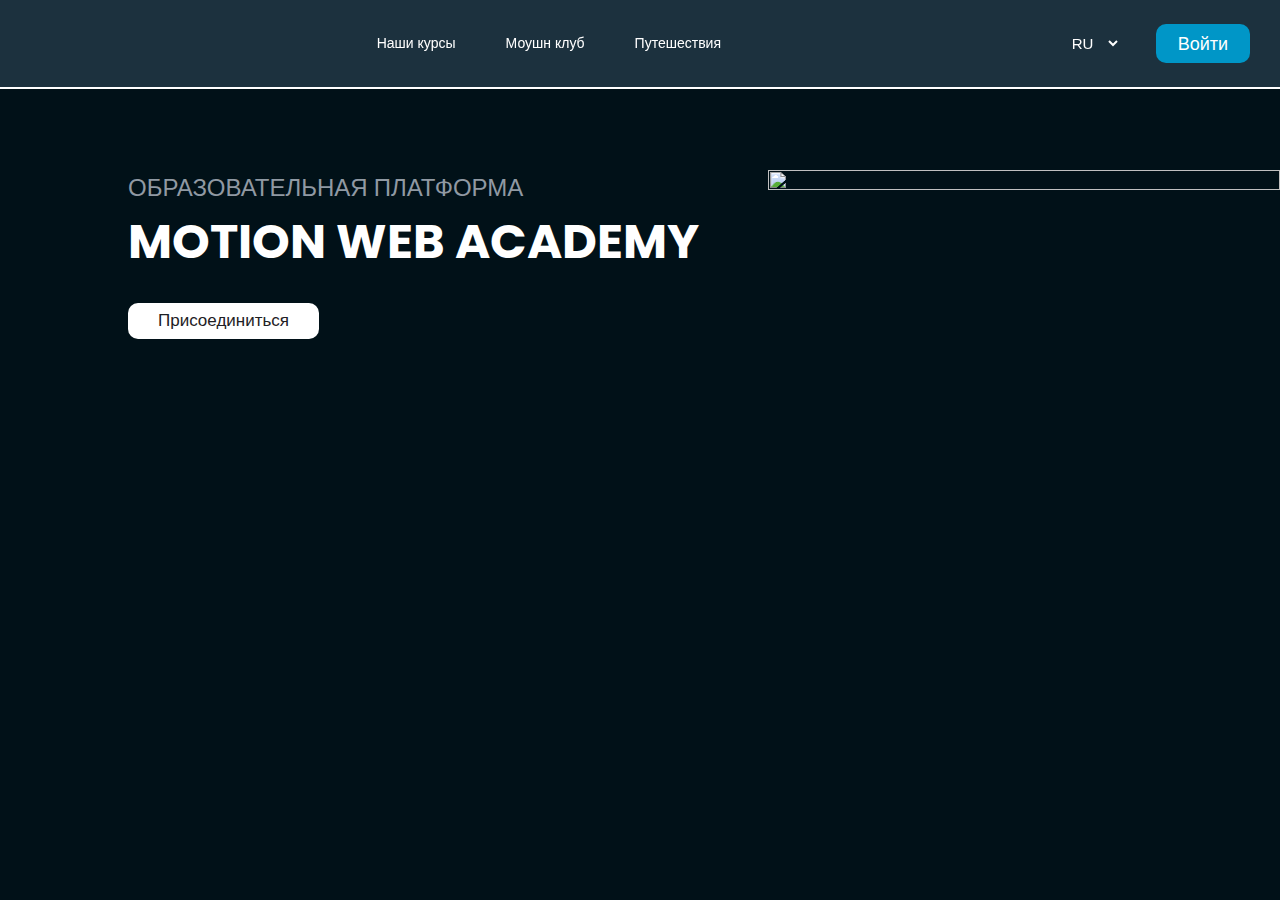
==== public/index.html @ a321939e "Merge pull request #2 from AtabekKG/hero" ====
<!doctype html>
<html lang="en">
<head>
    <meta charset="UTF-8">
    <meta name="viewport" content="width=device-width, user-scalable=no, initial-scale=1.0, maximum-scale=1.0, minimum-scale=1.0">
    <meta http-equiv="X-UA-Compatible" content="ie=edge">
    <title>Document</title>
    <link rel="stylesheet" href="https://cdnjs.cloudflare.com/ajax/libs/font-awesome/6.2.1/css/all.min.css" integrity="sha512-MV7K8+y+gLIBoVD59lQIYicR65iaqukzvf/nwasF0nqhPay5w/9lJmVM2hMDcnK1OnMGCdVK+iQrJ7lzPJQd1w==" crossorigin="anonymous" referrerpolicy="no-referrer" />
    <link href="https://fonts.googleapis.com/css2?family=Poppins:wght@100;200;300;400;500;600;700;800;900&display=swap" rel="stylesheet">
    <link rel="stylesheet" href="https://cdn.jsdelivr.net/npm/swiper@8/swiper-bundle.min.css"/>
    <link rel="stylesheet" href="css/main.css">
</head>
<body>

<header id="header">
    <div class="container">
        <div class="header">
            <div class="header--logo">
                <a href="#">
                    <img src="img/logo.svg" alt="">
                </a>
            </div>
            <nav class="header--nav">
                <a href="our-courses.html" target="_blank" class="header--nav__item">Наши курсы</a>
                <a href="#" class="header--nav__item">Моушн клуб</a>
                <a href="#" class="header--nav__item">Путешествия</a>
            </nav>
            <div class="header--group">
                <select>
                    <option>RU</option>
                    <option>ENG</option>
                    <option>KG</option>
                    <option>TR</option>
                    <option>UZB</option>
                </select>
                <a href="sign-in.html" class="header--group__btn">Войти</a>
            </div>
        </div>
    </div>
</header>
<section id="hero">
    <div class="hero">
        <div class="hero--desc">
            <p>ОБРАЗОВАТЕЛЬНАЯ ПЛАТФОРМА</p>
            <h1>MOTION WEB ACADEMY</h1>
            <button class="hero--desc__btn">Присоединиться</button>
        </div>
        <div class="hero--bg">
            <img src="img/herologo.png" alt="">
        </div>
    </div>
</section>

<script type="module" src="https://unpkg.com/ionicons@5.5.2/dist/ionicons/ionicons.esm.js"></script>
<script nomodule src="https://unpkg.com/ionicons@5.5.2/dist/ionicons/ionicons.js"></script>
<script src="https://cdn.jsdelivr.net/npm/swiper@8/swiper-bundle.min.js"></script>
<script src="js/script.js"></script>
</body>
</html>
---- public/css/main.css ----
.swiper {
  width: 100%;
}

.swiper-slide {
  height: 230px;
}

#header .header {
  display: flex;
  align-items: center;
  justify-content: space-between;
  position: fixed;
  top: 0;
  left: 0;
  z-index: 99;
  width: 100%;
  padding: 24px 30px;
  background-color: rgba(140, 179, 217, 0.2);
  border-bottom: 2px solid #FFFFFF;
  backdrop-filter: blur(50px);
}
#header .header--nav {
  display: flex;
  gap: 50px;
}
#header .header--nav__item {
  font-weight: 500;
  font-size: 14px;
  color: #FFFFFF;
  transition: all 0.4s ease-in;
}
#header .header--nav__item:hover {
  color: #c6d8eb;
  transform: translateY(2px);
}
#header .header--group {
  display: flex;
  gap: 35px;
}
#header .header--group select {
  border: none;
  outline: none;
  background-color: transparent;
  font-weight: 400;
  font-size: 15px;
  color: #FFFFFF;
}
#header .header--group select option {
  background-color: #000;
}
#header .header--group a {
  display: block;
  font-weight: 500;
  font-size: 18px;
  color: #FFFFFF;
  padding: 6px 22px;
  background: #0096C7;
  border-radius: 10px;
  transition: all 0.4s ease-in;
}
#header .header--group a:hover {
  transform: translateY(2px);
}

#hero {
  padding: 170px 0 20px 0;
  position: relative;
}
#hero .hero {
  display: flex;
  justify-content: end;
  align-items: start;
}
#hero .hero--desc {
  width: 50%;
}
#hero .hero--desc p {
  font-weight: 400;
  font-size: 24px;
  line-height: 36px;
  color: #9099A3;
}
#hero .hero--desc h1 {
  font-weight: 700;
  font-size: 48px;
  color: #FFFFFF;
}
#hero .hero--desc__btn {
  font-weight: 500;
  font-size: 17px;
  text-transform: capitalize;
  color: #1E2024;
  padding: 8px 30px;
  background: #FFFFFF;
  border-radius: 10px;
  margin-top: 25px;
  transition: all 0.4s ease-in;
}
#hero .hero--desc__btn:hover {
  transform: scale(0.97);
}
#hero .hero--bg {
  width: 40%;
}
#hero .hero--bg img {
  width: 100%;
  height: 100%;
}

* {
  margin: 0;
  padding: 0;
  box-sizing: border-box;
}

a {
  text-decoration: none;
}

body {
  font-family: "Poppins", sans-serif;
  background-color: rgb(1, 17, 24);
}

.container {
  width: 90%;
  margin: 0 auto;
}

button {
  border: none;
  outline: none;
}

input {
  border: none;
  outline: none;
}

ul {
  list-style: none;
}

/*# sourceMappingURL=main.css.map */
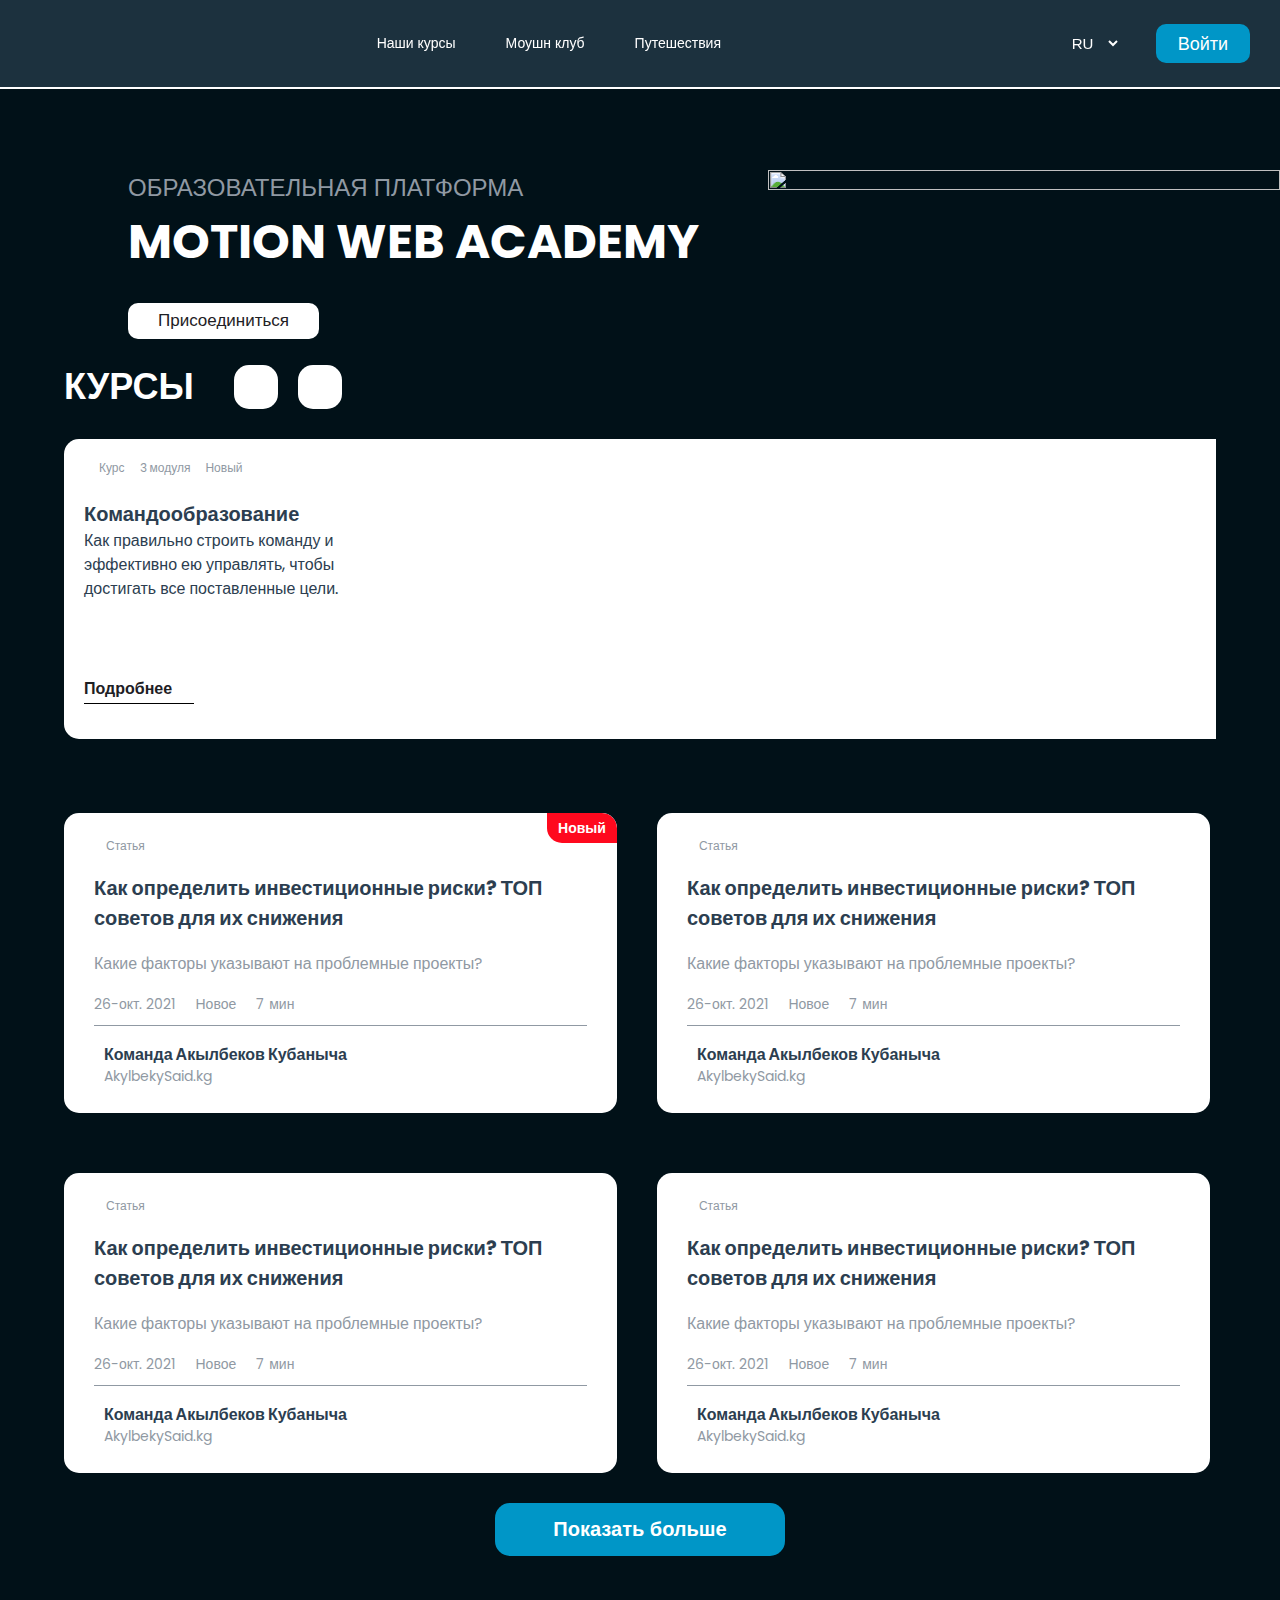
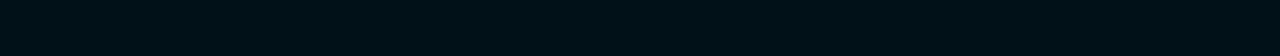
==== commit 31356a3c: "Merge pull request #3 from AtabekKG/courses" ====
--- a/public/index.html
+++ b/public/index.html
@@ -50,6 +50,459 @@
         </div>
     </div>
 </section>
+<section id="courses">
+    <div class="container">
+        <div class="courses">
+            <div class="courses--group">
+                <h1 class="courses--group__title">КУРСЫ</h1>
+                <div class="courses--group__group">
+                    <div class="courses--group__group--blog">
+                        <i class="fa-solid fa-chevron-left"></i>
+                    </div>
+                    <div class="courses--group__group--blog">
+                        <i class="fa-solid fa-chevron-right"></i>
+                    </div>
+                </div>
+            </div>
+            <div class="courses--blogs">
+                <div class="swiper mySwiper">
+                    <div class="swiper-wrapper">
+                        <div class="swiper-slide">
+                            <div class="courses--blogs__blog">
+                                <div class="courses--blogs__blog--nav">
+                                    <img src="img/icon1.svg" alt="">
+                                    <a href="">Курс</a>
+                                    <a href="">3 модуля</a>
+                                    <a href="">Новый</a>
+                                </div>
+                                <div class="courses--blogs__blog--desc">
+                                    <h2>Командообразование</h2>
+                                    <p>Как правильно строить команду и
+                                        эффективно ею управлять, чтобы
+                                        достигать все поставленные цели.
+                                    </p>
+                                </div>
+                                <div class="courses--blogs__blog--group">
+                                    <a href="#">Подробнее</a>
+                                    <i class="fa-solid fa-arrow-right"></i>
+                                </div>
+                                <div class="courses--blogs__blog--img">
+                                    <img src="img/person.png" alt="">
+                                </div>
+                            </div>
+                        </div>
+                        <div class="swiper-slide">
+                            <div class="courses--blogs__blog">
+                                <div class="courses--blogs__blog--nav">
+                                    <img src="img/icon2.svg" alt="">
+                                    <a href="">Вебинар</a>
+                                    <a href="">1 урок</a>
+                                </div>
+                                <div class="courses--blogs__blog--desc">
+                                    <h2>Вебинар | 19 октября</h2>
+                                    <p>Старт - 19 октября в 16:00 (Киев) / 16:00 (Москва) / 19:00 (Астана)</p>
+                                </div>
+                                <div class="courses--blogs__blog--group">
+                                    <a href="#">Подробнее</a>
+                                    <i class="fa-solid fa-arrow-right"></i>
+                                </div>
+                                <div class="courses--blogs__blog--img">
+                                    <img src="img/person.png" alt="">
+                                </div>
+                            </div>
+                        </div>
+                        <div class="swiper-slide">
+                            <div class="courses--blogs__blog">
+                                <div class="courses--blogs__blog--nav">
+                                    <img src="img/icon1.svg" alt="">
+                                    <a href="">Курс</a>
+                                    <a href="">3 модуля</a>
+                                    <a href="">Новый</a>
+                                </div>
+                                <div class="courses--blogs__blog--desc">
+                                    <h2>Командообразование</h2>
+                                    <p>Как правильно строить команду и
+                                        эффективно ею управлять, чтобы
+                                        достигать все поставленные цели.
+                                    </p>
+                                </div>
+                                <div class="courses--blogs__blog--group">
+                                    <a href="#">Подробнее</a>
+                                    <i class="fa-solid fa-arrow-right"></i>
+                                </div>
+                                <div class="courses--blogs__blog--img">
+                                    <img src="img/person.png" alt="">
+                                </div>
+                            </div>
+                        </div>
+                        <div class="swiper-slide">
+                            <div class="courses--blogs__blog">
+                                <div class="courses--blogs__blog--nav">
+                                    <img src="img/icon1.svg" alt="">
+                                    <a href="">Курс</a>
+                                    <a href="">3 модуля</a>
+                                    <a href="">Новый</a>
+                                </div>
+                                <div class="courses--blogs__blog--desc">
+                                    <h2>Командообразование</h2>
+                                    <p>Как правильно строить команду и
+                                        эффективно ею управлять, чтобы
+                                        достигать все поставленные цели.
+                                    </p>
+                                </div>
+                                <div class="courses--blogs__blog--group">
+                                    <a href="#">Подробнее</a>
+                                    <i class="fa-solid fa-arrow-right"></i>
+                                </div>
+                                <div class="courses--blogs__blog--img">
+                                    <img src="img/person.png" alt="">
+                                </div>
+                            </div>
+                        </div>
+                        <div class="swiper-slide">
+                            <div class="courses--blogs__blog">
+                                <div class="courses--blogs__blog--nav">
+                                    <img src="img/icon2.svg" alt="">
+                                    <a href="">Вебинар</a>
+                                    <a href="">1 урок</a>
+                                </div>
+                                <div class="courses--blogs__blog--desc">
+                                    <h2>Вебинар | 19 октября</h2>
+                                    <p>Старт - 19 октября в 16:00 (Киев) / 16:00 (Москва) / 19:00 (Астана)</p>
+                                </div>
+                                <div class="courses--blogs__blog--group">
+                                    <a href="#">Подробнее</a>
+                                    <i class="fa-solid fa-arrow-right"></i>
+                                </div>
+                                <div class="courses--blogs__blog--img">
+                                    <img src="img/person.png" alt="">
+                                </div>
+                            </div>
+                        </div>
+                        <div class="swiper-slide">
+                            <div class="courses--blogs__blog">
+                                <div class="courses--blogs__blog--nav">
+                                    <img src="img/icon1.svg" alt="">
+                                    <a href="">Курс</a>
+                                    <a href="">3 модуля</a>
+                                    <a href="">Новый</a>
+                                </div>
+                                <div class="courses--blogs__blog--desc">
+                                    <h2>Командообразование</h2>
+                                    <p>Как правильно строить команду и
+                                        эффективно ею управлять, чтобы
+                                        достигать все поставленные цели.
+                                    </p>
+                                </div>
+                                <div class="courses--blogs__blog--group">
+                                    <a href="#">Подробнее</a>
+                                    <i class="fa-solid fa-arrow-right"></i>
+                                </div>
+                                <div class="courses--blogs__blog--img">
+                                    <img src="img/person.png" alt="">
+                                </div>
+                            </div>
+                        </div>
+                        <div class="swiper-slide">
+                            <div class="courses--blogs__blog">
+                                <div class="courses--blogs__blog--nav">
+                                    <img src="img/icon1.svg" alt="">
+                                    <a href="">Курс</a>
+                                    <a href="">3 модуля</a>
+                                    <a href="">Новый</a>
+                                </div>
+                                <div class="courses--blogs__blog--desc">
+                                    <h2>Командообразование</h2>
+                                    <p>Как правильно строить команду и
+                                        эффективно ею управлять, чтобы
+                                        достигать все поставленные цели.
+                                    </p>
+                                </div>
+                                <div class="courses--blogs__blog--group">
+                                    <a href="#">Подробнее</a>
+                                    <i class="fa-solid fa-arrow-right"></i>
+                                </div>
+                                <div class="courses--blogs__blog--img">
+                                    <img src="img/person.png" alt="">
+                                </div>
+                            </div>
+                        </div>
+                        <div class="swiper-slide">
+                            <div class="courses--blogs__blog">
+                                <div class="courses--blogs__blog--nav">
+                                    <img src="img/icon2.svg" alt="">
+                                    <a href="">Вебинар</a>
+                                    <a href="">1 урок</a>
+                                </div>
+                                <div class="courses--blogs__blog--desc">
+                                    <h2>Вебинар | 19 октября</h2>
+                                    <p>Старт - 19 октября в 16:00 (Киев) / 16:00 (Москва) / 19:00 (Астана)</p>
+                                </div>
+                                <div class="courses--blogs__blog--group">
+                                    <a href="#">Подробнее</a>
+                                    <i class="fa-solid fa-arrow-right"></i>
+                                </div>
+                                <div class="courses--blogs__blog--img">
+                                    <img src="img/person.png" alt="">
+                                </div>
+                            </div>
+                        </div>
+                        <div class="swiper-slide">
+                            <div class="courses--blogs__blog">
+                                <div class="courses--blogs__blog--nav">
+                                    <img src="img/icon1.svg" alt="">
+                                    <a href="">Курс</a>
+                                    <a href="">3 модуля</a>
+                                    <a href="">Новый</a>
+                                </div>
+                                <div class="courses--blogs__blog--desc">
+                                    <h2>Командообразование</h2>
+                                    <p>Как правильно строить команду и
+                                        эффективно ею управлять, чтобы
+                                        достигать все поставленные цели.
+                                    </p>
+                                </div>
+                                <div class="courses--blogs__blog--group">
+                                    <a href="#">Подробнее</a>
+                                    <i class="fa-solid fa-arrow-right"></i>
+                                </div>
+                                <div class="courses--blogs__blog--img">
+                                    <img src="img/person.png" alt="">
+                                </div>
+                            </div>
+                        </div>
+                        <div class="swiper-slide">
+                            <div class="courses--blogs__blog">
+                                <div class="courses--blogs__blog--nav">
+                                    <img src="img/icon1.svg" alt="">
+                                    <a href="">Курс</a>
+                                    <a href="">3 модуля</a>
+                                    <a href="">Новый</a>
+                                </div>
+                                <div class="courses--blogs__blog--desc">
+                                    <h2>Командообразование</h2>
+                                    <p>Как правильно строить команду и
+                                        эффективно ею управлять, чтобы
+                                        достигать все поставленные цели.
+                                    </p>
+                                </div>
+                                <div class="courses--blogs__blog--group">
+                                    <a href="#">Подробнее</a>
+                                    <i class="fa-solid fa-arrow-right"></i>
+                                </div>
+                                <div class="courses--blogs__blog--img">
+                                    <img src="img/person.png" alt="">
+                                </div>
+                            </div>
+                        </div>
+                        <div class="swiper-slide">
+                            <div class="courses--blogs__blog">
+                                <div class="courses--blogs__blog--nav">
+                                    <img src="img/icon2.svg" alt="">
+                                    <a href="">Вебинар</a>
+                                    <a href="">1 урок</a>
+                                </div>
+                                <div class="courses--blogs__blog--desc">
+                                    <h2>Вебинар | 19 октября</h2>
+                                    <p>Старт - 19 октября в 16:00 (Киев) / 16:00 (Москва) / 19:00 (Астана)</p>
+                                </div>
+                                <div class="courses--blogs__blog--group">
+                                    <a href="#">Подробнее</a>
+                                    <i class="fa-solid fa-arrow-right"></i>
+                                </div>
+                                <div class="courses--blogs__blog--img">
+                                    <img src="img/person.png" alt="">
+                                </div>
+                            </div>
+                        </div>
+                        <div class="swiper-slide">
+                            <div class="courses--blogs__blog">
+                                <div class="courses--blogs__blog--nav">
+                                    <img src="img/icon1.svg" alt="">
+                                    <a href="">Курс</a>
+                                    <a href="">3 модуля</a>
+                                    <a href="">Новый</a>
+                                </div>
+                                <div class="courses--blogs__blog--desc">
+                                    <h2>Командообразование</h2>
+                                    <p>Как правильно строить команду и
+                                        эффективно ею управлять, чтобы
+                                        достигать все поставленные цели.
+                                    </p>
+                                </div>
+                                <div class="courses--blogs__blog--group">
+                                    <a href="#">Подробнее</a>
+                                    <i class="fa-solid fa-arrow-right"></i>
+                                </div>
+                                <div class="courses--blogs__blog--img">
+                                    <img src="img/person.png" alt="">
+                                </div>
+                            </div>
+                        </div>
+                        <div class="swiper-slide">
+                            <div class="courses--blogs__blog">
+                                <div class="courses--blogs__blog--nav">
+                                    <img src="img/icon1.svg" alt="">
+                                    <a href="">Курс</a>
+                                    <a href="">3 модуля</a>
+                                    <a href="">Новый</a>
+                                </div>
+                                <div class="courses--blogs__blog--desc">
+                                    <h2>Командообразование</h2>
+                                    <p>Как правильно строить команду и
+                                        эффективно ею управлять, чтобы
+                                        достигать все поставленные цели.
+                                    </p>
+                                </div>
+                                <div class="courses--blogs__blog--group">
+                                    <a href="#">Подробнее</a>
+                                    <i class="fa-solid fa-arrow-right"></i>
+                                </div>
+                                <div class="courses--blogs__blog--img">
+                                    <img src="img/person.png" alt="">
+                                </div>
+                            </div>
+                        </div>
+                        <div class="swiper-slide">
+                            <div class="courses--blogs__blog">
+                                <div class="courses--blogs__blog--nav">
+                                    <img src="img/icon2.svg" alt="">
+                                    <a href="">Вебинар</a>
+                                    <a href="">1 урок</a>
+                                </div>
+                                <div class="courses--blogs__blog--desc">
+                                    <h2>Вебинар | 19 октября</h2>
+                                    <p>Старт - 19 октября в 16:00 (Киев) / 16:00 (Москва) / 19:00 (Астана)</p>
+                                </div>
+                                <div class="courses--blogs__blog--group">
+                                    <a href="#">Подробнее</a>
+                                    <i class="fa-solid fa-arrow-right"></i>
+                                </div>
+                                <div class="courses--blogs__blog--img">
+                                    <img src="img/person.png" alt="">
+                                </div>
+                            </div>
+                        </div>
+                        <div class="swiper-slide">
+                            <div class="courses--blogs__blog">
+                                <div class="courses--blogs__blog--nav">
+                                    <img src="img/icon1.svg" alt="">
+                                    <a href="">Курс</a>
+                                    <a href="">3 модуля</a>
+                                    <a href="">Новый</a>
+                                </div>
+                                <div class="courses--blogs__blog--desc">
+                                    <h2>Командообразование</h2>
+                                    <p>Как правильно строить команду и
+                                        эффективно ею управлять, чтобы
+                                        достигать все поставленные цели.
+                                    </p>
+                                </div>
+                                <div class="courses--blogs__blog--group">
+                                    <a href="#">Подробнее</a>
+                                    <i class="fa-solid fa-arrow-right"></i>
+                                </div>
+                                <div class="courses--blogs__blog--img">
+                                    <img src="img/person.png" alt="">
+                                </div>
+                            </div>
+                        </div>
+                    </div>
+                </div>
+            </div>
+            <div class="courses--groups">
+                <div class="courses--groups__blog">
+                    <div class="courses--groups__blog--group">
+                        <img src="img/icon3.svg" alt="">
+                        Статья
+                    </div>
+                    <h2>Как определить инвестиционные риски? ТОП советов для их снижения</h2>
+                    <p>Какие факторы указывают на проблемные проекты?</p>
+                    <div class="courses--groups__blog--date">
+                        <span>26-окт.  2021</span>
+                        <span>Новое</span>
+                        <span>7 мин</span>
+                    </div>
+                    <div class="courses--groups__blog--team">
+                        <div class="courses--groups__blog--team__img">
+                            <img src="img/logodiv.svg" alt="">
+                        </div>
+                        <p><span>Команда Акылбеков Кубаныча</span><br>
+                            AkylbekySaid.kg
+                        </p>
+                    </div>
+                    <div class="courses--groups__blog--blogNew">
+                        <span>Новый</span>
+                    </div>
+                </div>
+                <div class="courses--groups__blog">
+                    <div class="courses--groups__blog--group">
+                        <img src="img/icon3.svg" alt="">
+                        Статья
+                    </div>
+                    <h2>Как определить инвестиционные риски? ТОП советов для их снижения</h2>
+                    <p>Какие факторы указывают на проблемные проекты?</p>
+                    <div class="courses--groups__blog--date">
+                        <span>26-окт.  2021</span>
+                        <span>Новое</span>
+                        <span>7 мин</span>
+                    </div>
+                    <div class="courses--groups__blog--team">
+                        <div class="courses--groups__blog--team__img">
+                            <img src="img/logodiv.svg" alt="">
+                        </div>
+                        <p><span>Команда Акылбеков Кубаныча</span><br>
+                            AkylbekySaid.kg
+                        </p>
+                    </div>
+                </div>
+                <div class="courses--groups__blog">
+                    <div class="courses--groups__blog--group">
+                        <img src="img/icon3.svg" alt="">
+                        Статья
+                    </div>
+                    <h2>Как определить инвестиционные риски? ТОП советов для их снижения</h2>
+                    <p>Какие факторы указывают на проблемные проекты?</p>
+                    <div class="courses--groups__blog--date">
+                        <span>26-окт.  2021</span>
+                        <span>Новое</span>
+                        <span>7 мин</span>
+                    </div>
+                    <div class="courses--groups__blog--team">
+                        <div class="courses--groups__blog--team__img">
+                            <img src="img/logodiv.svg" alt="">
+                        </div>
+                        <p><span>Команда Акылбеков Кубаныча</span><br>
+                            AkylbekySaid.kg
+                        </p>
+                    </div>
+                </div>
+                <div class="courses--groups__blog">
+                    <div class="courses--groups__blog--group">
+                        <img src="img/icon3.svg" alt="">
+                        Статья
+                    </div>
+                    <h2>Как определить инвестиционные риски? ТОП советов для их снижения</h2>
+                    <p>Какие факторы указывают на проблемные проекты?</p>
+                    <div class="courses--groups__blog--date">
+                        <span>26-окт.  2021</span>
+                        <span>Новое</span>
+                        <span>7 мин</span>
+                    </div>
+                    <div class="courses--groups__blog--team">
+                        <div class="courses--groups__blog--team__img">
+                            <img src="img/logodiv.svg" alt="">
+                        </div>
+                        <p><span>Команда Акылбеков Кубаныча</span><br>
+                            AkylbekySaid.kg
+                        </p>
+                    </div>
+                </div>
+            </div>
+            <button type="button" class="courses--btn">Показать больше</button>
+        </div>
+    </div>
+</section>
 
 <script type="module" src="https://unpkg.com/ionicons@5.5.2/dist/ionicons/ionicons.esm.js"></script>
 <script nomodule src="https://unpkg.com/ionicons@5.5.2/dist/ionicons/ionicons.js"></script>
--- a/public/css/main.css
+++ b/public/css/main.css
@@ -108,6 +108,207 @@
   height: 100%;
 }
 
+#courses {
+  padding-bottom: 100px;
+}
+#courses .courses--group {
+  display: flex;
+  align-items: center;
+  gap: 40px;
+}
+#courses .courses--group__title {
+  font-weight: 700;
+  font-size: 48px;
+  color: #FFFFFF;
+  font-size: 36px;
+}
+#courses .courses--group__group {
+  display: flex;
+  gap: 20px;
+}
+#courses .courses--group__group--blog {
+  display: flex;
+  align-items: center;
+  justify-content: center;
+  width: 44px;
+  height: 44px;
+  background: #FFFFFF;
+  border-radius: 15px;
+}
+#courses .courses--blogs {
+  display: flex;
+  align-items: center;
+  justify-content: space-between;
+  margin-top: 25px;
+}
+#courses .courses--blogs .swiper {
+  width: 100%;
+}
+#courses .courses--blogs .swiper-wrapper {
+  display: flex;
+  gap: 208px;
+}
+#courses .courses--blogs .swiper-wrapper .swiper-slide {
+  height: 300px;
+}
+#courses .courses--blogs__blog {
+  width: 142%;
+  height: 300px;
+  padding: 20px 60px 30px 20px;
+  background: #FFFFFF;
+  border-radius: 15px;
+  position: relative;
+}
+#courses .courses--blogs__blog--nav {
+  display: flex;
+  align-items: center;
+  gap: 15px;
+}
+#courses .courses--blogs__blog--nav a {
+  font-weight: 400;
+  font-size: 12px;
+  color: #9099A3;
+  transition: all 0.4s ease-in;
+}
+#courses .courses--blogs__blog--nav a:hover {
+  transform: translateY(1.2px);
+}
+#courses .courses--blogs__blog--desc {
+  margin: 22px 0 75px 0;
+}
+#courses .courses--blogs__blog--desc h2 {
+  font-weight: 700;
+  font-size: 20px;
+  color: #2C3E50;
+}
+#courses .courses--blogs__blog--desc p {
+  width: 276px;
+  font-weight: 400;
+  font-size: 16px;
+  line-height: 24px;
+  color: #2C3E50;
+}
+#courses .courses--blogs__blog--group {
+  display: flex;
+  align-items: center;
+  justify-content: space-between;
+  width: 110px;
+  padding-bottom: 2px;
+  border-bottom: 1px solid #000000;
+}
+#courses .courses--blogs__blog--group a {
+  font-weight: 600;
+  font-size: 16px;
+  text-transform: capitalize;
+  color: #1E2024;
+}
+#courses .courses--blogs__blog--img {
+  position: absolute;
+  right: 40px;
+  bottom: 0;
+  width: 200px;
+  height: 280px;
+}
+#courses .courses--blogs__blog--img img {
+  width: 100%;
+  height: 100%;
+}
+#courses .courses--groups {
+  display: flex;
+  flex-wrap: wrap;
+  column-gap: 40px;
+  row-gap: 60px;
+  margin-top: 74px;
+}
+#courses .courses--groups__blog {
+  width: 48%;
+  height: 300px;
+  background: #FFFFFF;
+  border-radius: 15px;
+  padding: 24px 30px;
+  display: flex;
+  flex-direction: column;
+  row-gap: 18px;
+  position: relative;
+  overflow: hidden;
+}
+#courses .courses--groups__blog--group {
+  display: flex;
+  align-items: center;
+  gap: 12px;
+  font-weight: 400;
+  font-size: 12px;
+  color: #9099A3;
+}
+#courses .courses--groups__blog h2 {
+  font-weight: 700;
+  font-size: 20px;
+  line-height: 30px;
+  color: #2C3E50;
+}
+#courses .courses--groups__blog p {
+  font-size: 16px;
+  color: #9099A3;
+}
+#courses .courses--groups__blog--date {
+  display: flex;
+  gap: 20px;
+  padding-bottom: 10px;
+  border-bottom: 0.5px solid #9099A3;
+}
+#courses .courses--groups__blog--date span {
+  font-weight: 400;
+  font-size: 14px;
+  color: #9099A3;
+}
+#courses .courses--groups__blog--team {
+  display: flex;
+  align-items: center;
+  gap: 10px;
+}
+#courses .courses--groups__blog--team p {
+  font-weight: 400;
+  font-size: 14px;
+  line-height: 21px;
+  color: #9099A3;
+}
+#courses .courses--groups__blog--team p span {
+  font-weight: 700;
+  font-size: 16px;
+  color: #2C3E50;
+}
+#courses .courses--groups__blog--blogNew {
+  display: flex;
+  align-items: center;
+  justify-content: center;
+  width: 70px;
+  height: 30px;
+  background: #FF091E;
+  border-radius: 0px 15px;
+  position: absolute;
+  top: 0;
+  right: 0;
+}
+#courses .courses--groups__blog--blogNew span {
+  font-weight: 700;
+  font-size: 14px;
+  color: #FFFFFF;
+}
+#courses .courses--btn {
+  font-weight: 700;
+  font-size: 20px;
+  color: #FFFFFF;
+  padding: 15px 58px;
+  background: #0096C7;
+  border-radius: 15px;
+  display: block;
+  margin: 30px auto 0 auto;
+  transition: all 0.4s ease-in;
+}
+#courses .courses--btn:hover {
+  transform: scale(0.97);
+}
+
 * {
   margin: 0;
   padding: 0;
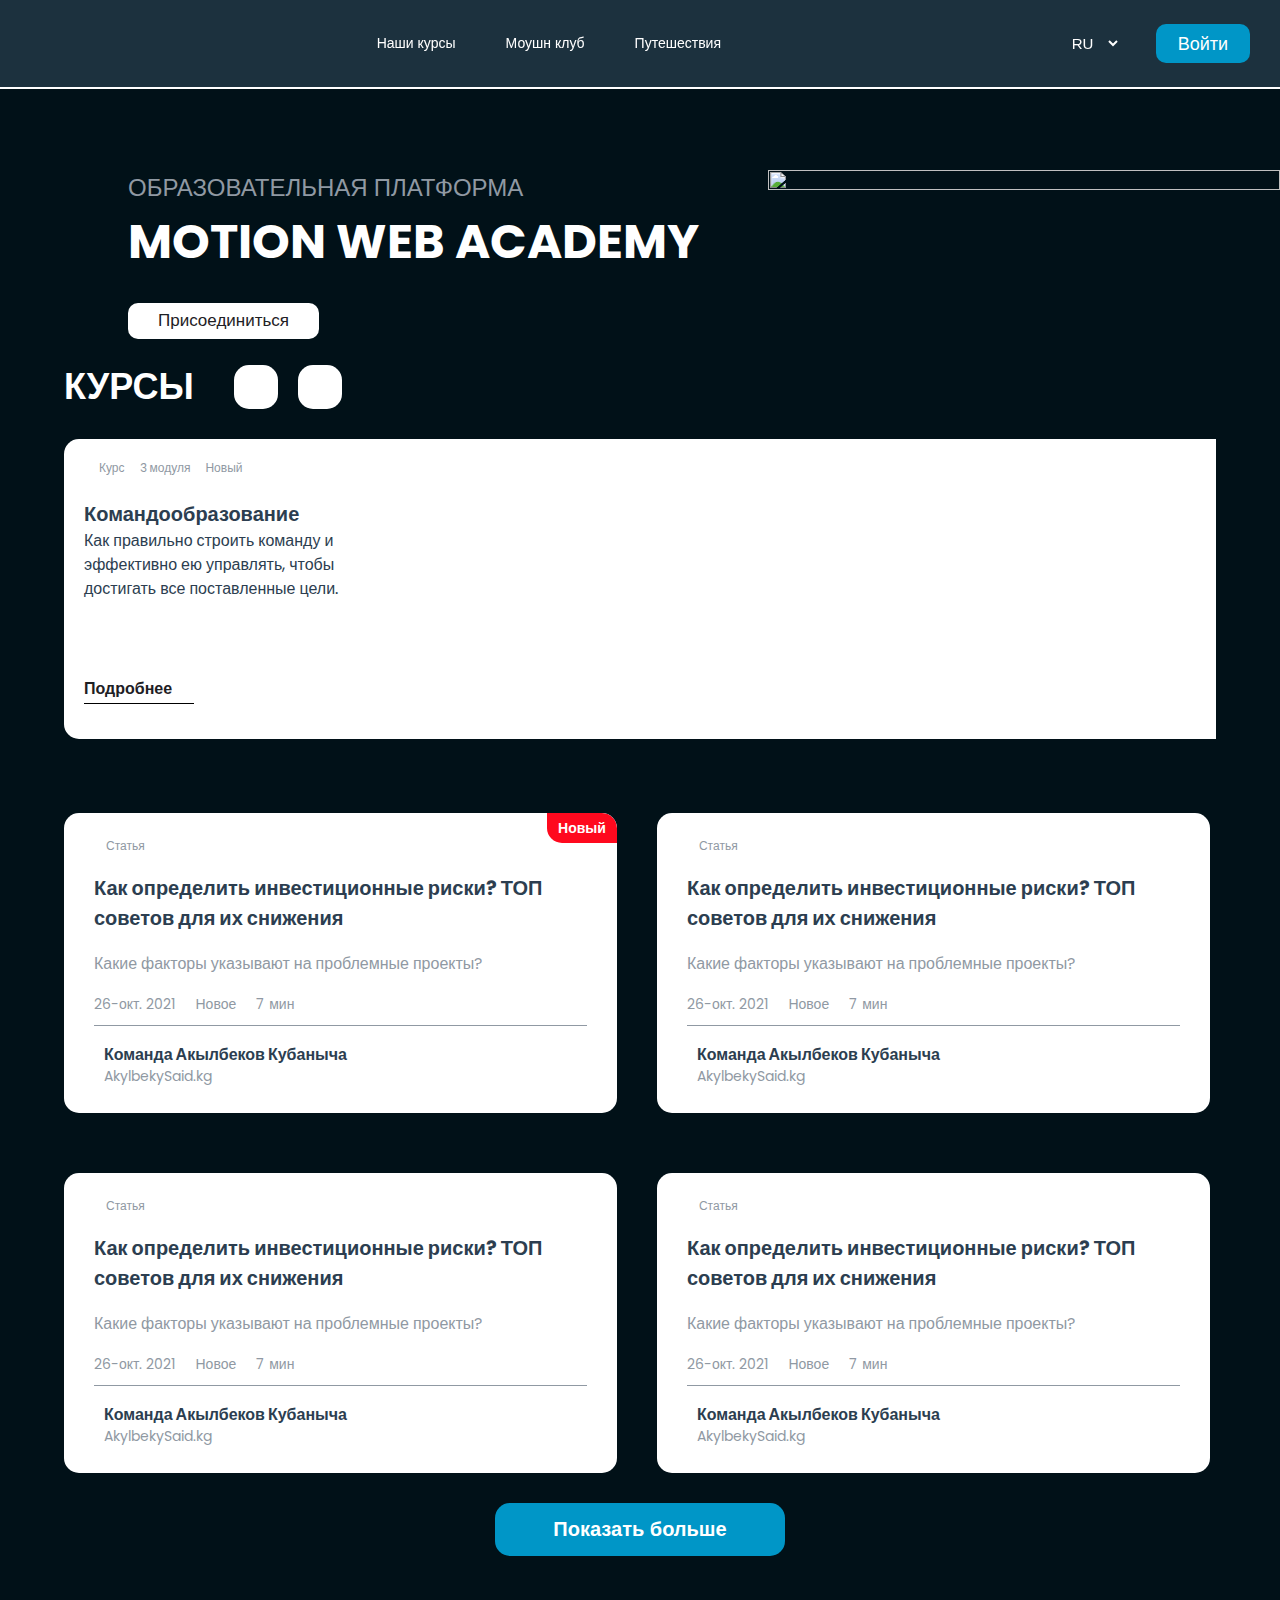
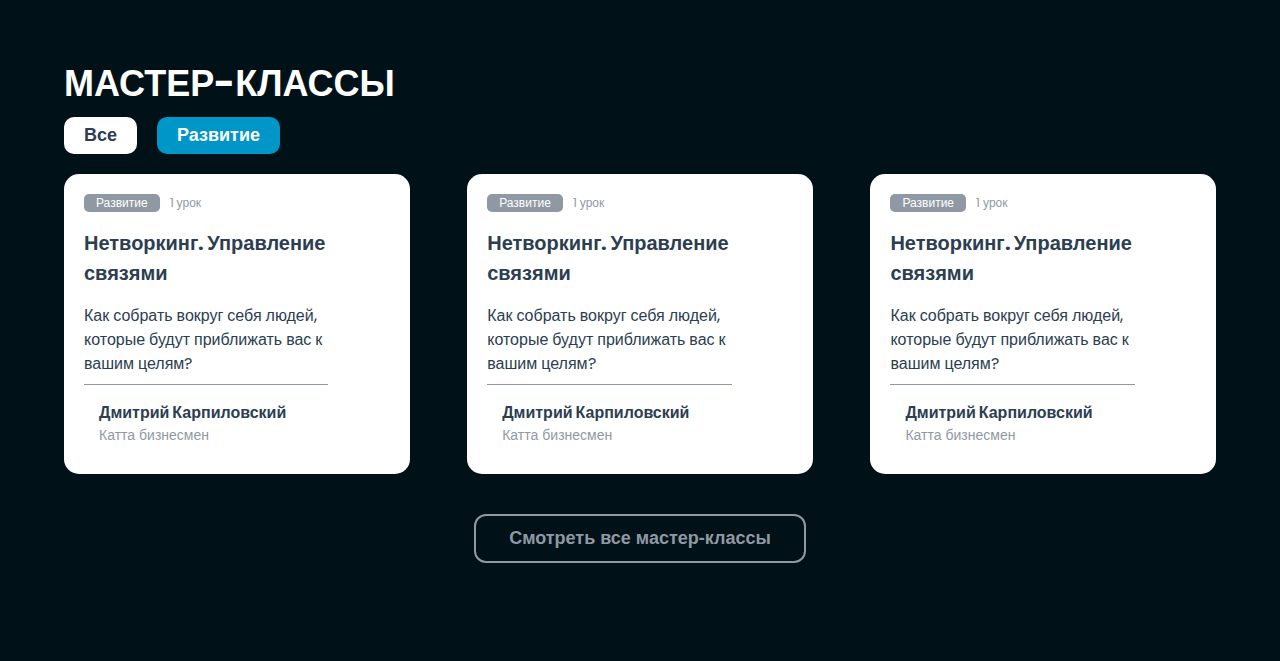
==== commit de89e3d5: "added section masterclass" ====
--- a/public/index.html
+++ b/public/index.html
@@ -503,6 +503,68 @@
         </div>
     </div>
 </section>
+<section id="masterclass">
+    <div class="container">
+        <div class="masterclass">
+            <h1 class="masterclass--title">МАСТЕР-КЛАССЫ</h1>
+            <div class="masterclass--group">
+                <button class="masterclass--group__f--btn">Все</button>
+                <button class="masterclass--group__s--btn">Развитие</button>
+            </div>
+            <div class="masterclass--blogs">
+                <div class="masterclass--blogs__blog">
+                    <div class="masterclass--blogs__blog--top">
+                        <button type="button" class="masterclass--blogs__blog--top__btn">Развитие</button>
+                        1 урок
+                    </div>
+                    <h3 class="masterclass--blogs__blog--title">Нетворкинг. Управление связями</h3>
+                    <p class="masterclass--blogs__blog--lead">Как собрать вокруг себя людей, которые будут приближать вас к вашим целям?</p>
+                    <div class="masterclass--blogs__blog--group">
+                        <div class="masterclass--blogs__blog--group__img">
+                            <img src="img/circle1.svg" alt="">
+                        </div>
+                        <p><span>Дмитрий Карпиловский</span> <br>
+                            Катта бизнесмен
+                        </p>
+                    </div>
+                </div>
+                <div class="masterclass--blogs__blog">
+                    <div class="masterclass--blogs__blog--top">
+                        <button type="button" class="masterclass--blogs__blog--top__btn">Развитие</button>
+                        1 урок
+                    </div>
+                    <h3 class="masterclass--blogs__blog--title">Нетворкинг. Управление связями</h3>
+                    <p class="masterclass--blogs__blog--lead">Как собрать вокруг себя людей, которые будут приближать вас к вашим целям?</p>
+                    <div class="masterclass--blogs__blog--group">
+                        <div class="masterclass--blogs__blog--group__img">
+                            <img src="img/circle1.svg" alt="">
+                        </div>
+                        <p><span>Дмитрий Карпиловский</span> <br>
+                            Катта бизнесмен
+                        </p>
+                    </div>
+                </div>
+                <div class="masterclass--blogs__blog">
+                    <div class="masterclass--blogs__blog--top">
+                        <button type="button" class="masterclass--blogs__blog--top__btn">Развитие</button>
+                        1 урок
+                    </div>
+                    <h3 class="masterclass--blogs__blog--title">Нетворкинг. Управление связями</h3>
+                    <p class="masterclass--blogs__blog--lead">Как собрать вокруг себя людей, которые будут приближать вас к вашим целям?</p>
+                    <div class="masterclass--blogs__blog--group">
+                        <div class="masterclass--blogs__blog--group__img">
+                            <img src="img/circle1.svg" alt="">
+                        </div>
+                        <p><span>Дмитрий Карпиловский</span> <br>
+                            Катта бизнесмен
+                        </p>
+                    </div>
+                </div>
+            </div>
+            <button class="masterclass--btn">Смотреть все мастер-классы</button>
+        </div>
+    </div>
+</section>
 
 <script type="module" src="https://unpkg.com/ionicons@5.5.2/dist/ionicons/ionicons.esm.js"></script>
 <script nomodule src="https://unpkg.com/ionicons@5.5.2/dist/ionicons/ionicons.js"></script>
--- a/public/css/main.css
+++ b/public/css/main.css
@@ -309,6 +309,112 @@
   transform: scale(0.97);
 }
 
+#masterclass {
+  padding-bottom: 98px;
+}
+#masterclass .masterclass--title {
+  font-weight: 700;
+  font-size: 48px;
+  color: #FFFFFF;
+  font-size: 36px;
+}
+#masterclass .masterclass--group {
+  display: flex;
+  gap: 20px;
+  margin: 6px 0 20px 0;
+}
+#masterclass .masterclass--group button {
+  padding: 8px 20px;
+  border-radius: 10px;
+  font-weight: 700;
+  font-size: 18px;
+  transition: all 0.4s ease-in;
+}
+#masterclass .masterclass--group button:hover {
+  transform: translateY(2px);
+}
+#masterclass .masterclass--group__f--btn {
+  background: #FFFFFF;
+  color: #2C3E50;
+}
+#masterclass .masterclass--group__s--btn {
+  background-color: #0096C7;
+  color: #FFFFFF;
+}
+#masterclass .masterclass--blogs {
+  display: flex;
+  align-items: center;
+  justify-content: space-between;
+}
+#masterclass .masterclass--blogs__blog {
+  width: 30%;
+  height: 300px;
+  background: #FFFFFF;
+  border-radius: 15px;
+  padding: 20px 20px 28px 20px;
+  display: flex;
+  flex-direction: column;
+  justify-content: space-between;
+}
+#masterclass .masterclass--blogs__blog--top {
+  font-weight: 400;
+  font-size: 12px;
+  color: #9099A3;
+  display: flex;
+  align-items: center;
+  gap: 10px;
+}
+#masterclass .masterclass--blogs__blog--top__btn {
+  background: #9099A3;
+  border-radius: 5px;
+  padding: 2px 12px;
+  font-weight: 400;
+  font-size: 12px;
+  color: #FFFFFF;
+}
+#masterclass .masterclass--blogs__blog--title {
+  font-weight: 700;
+  font-size: 20px;
+  line-height: 30px;
+  color: #2C3E50;
+}
+#masterclass .masterclass--blogs__blog--lead {
+  width: 80%;
+  font-weight: 400;
+  font-size: 16px;
+  line-height: 24px;
+  color: #2C3E50;
+  padding-bottom: 8px;
+  border-bottom: 0.5px solid #9099A3;
+}
+#masterclass .masterclass--blogs__blog--group {
+  display: flex;
+  align-items: center;
+  gap: 15px;
+}
+#masterclass .masterclass--blogs__blog--group p {
+  font-weight: 400;
+  font-size: 14px;
+  color: #9099A3;
+}
+#masterclass .masterclass--blogs__blog--group p span {
+  font-weight: 700;
+  font-size: 16px;
+  line-height: 24px;
+  color: #2C3E50;
+}
+#masterclass .masterclass--btn {
+  border: 2px solid #9099A3;
+  border-radius: 12px;
+  padding: 12px 33px;
+  background-color: transparent;
+  font-weight: 900;
+  font-size: 18px;
+  color: #9099A3;
+  display: block;
+  margin: 40px auto 0 auto;
+}
+
 * {
   margin: 0;
   padding: 0;
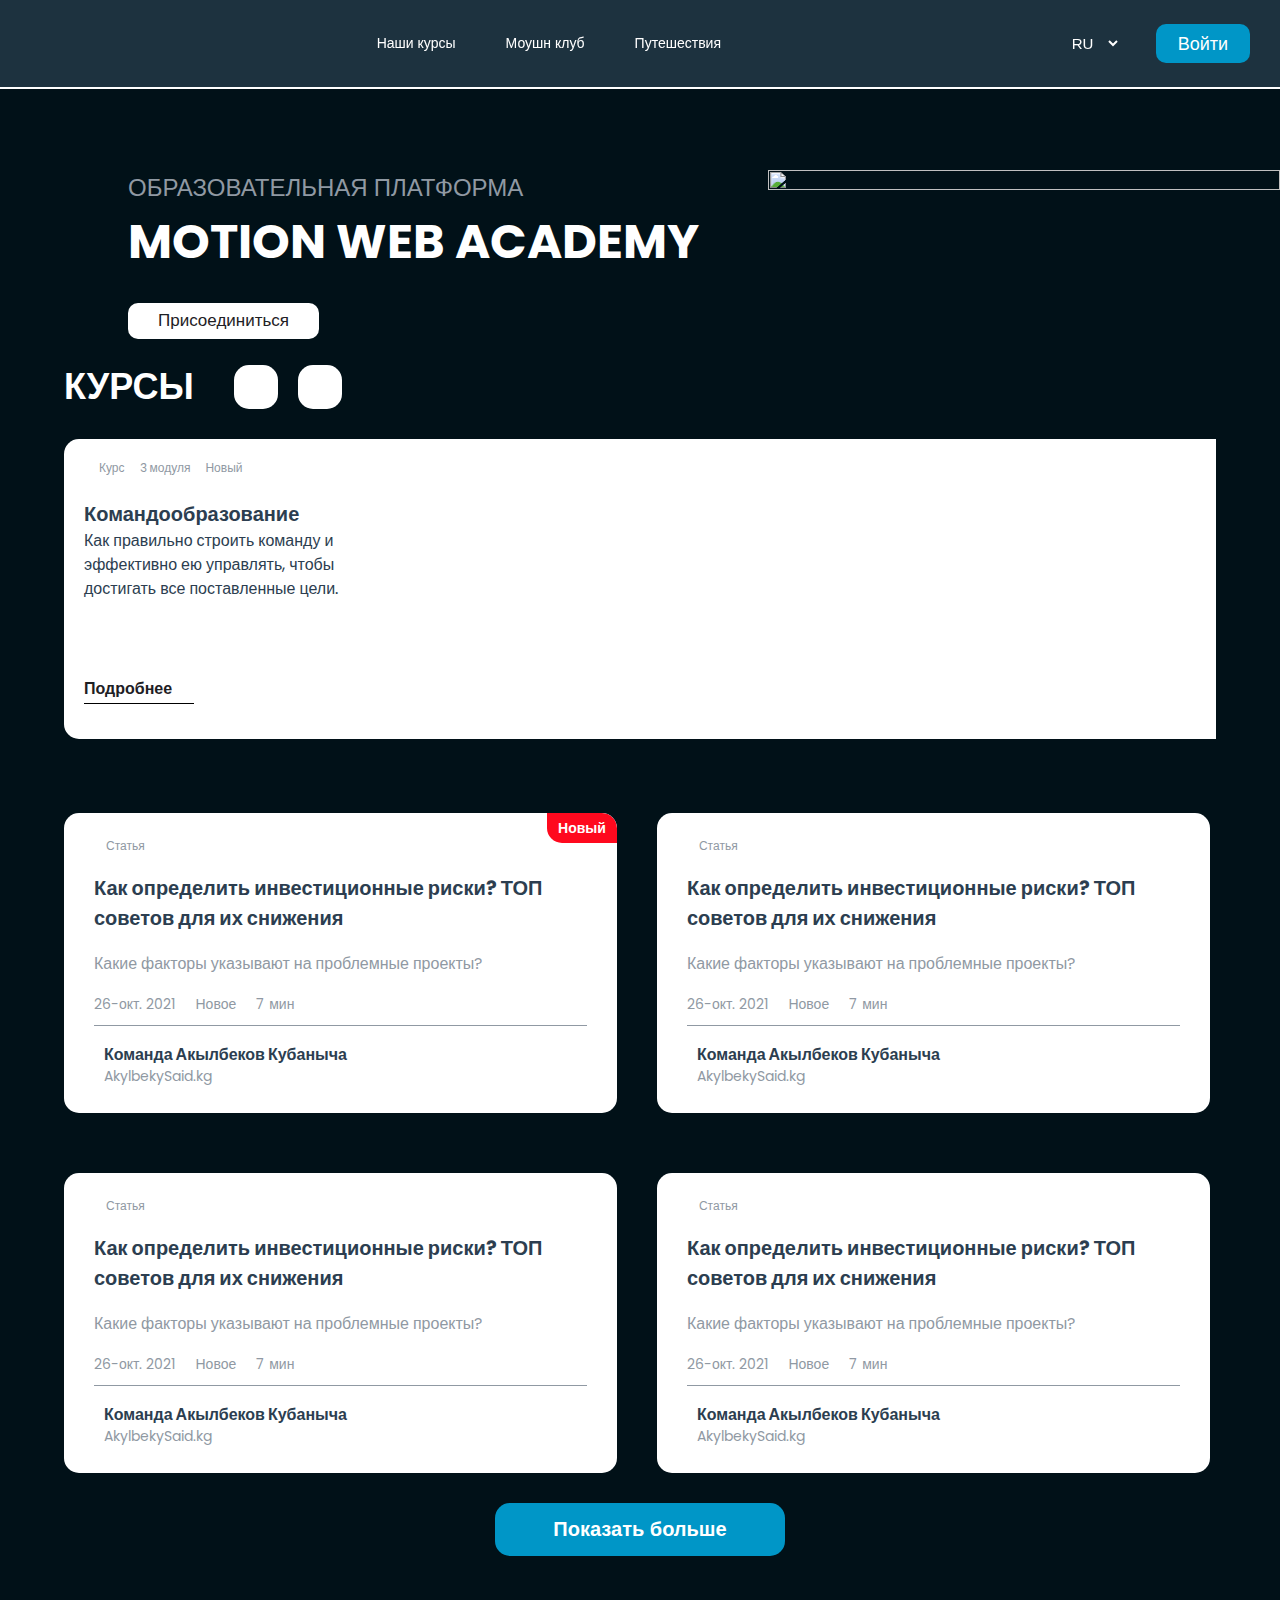
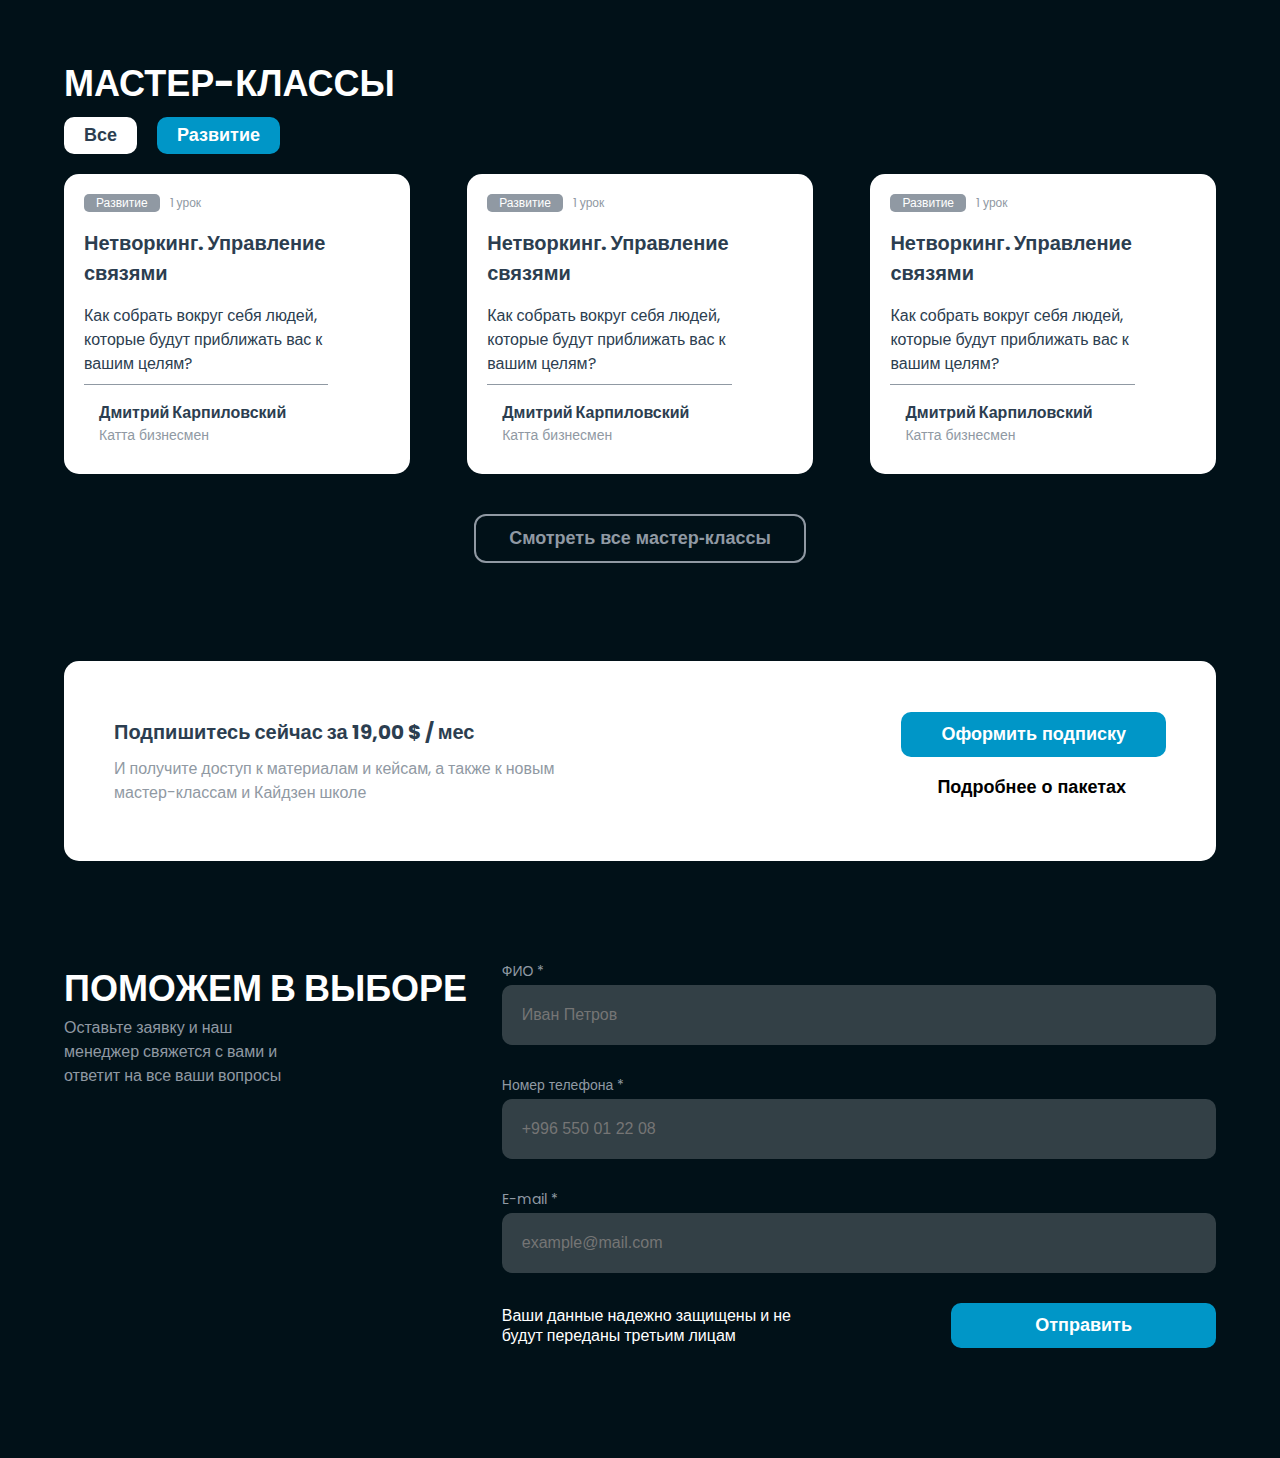
==== commit 559b729f: "added section forrm" ====
--- a/public/index.html
+++ b/public/index.html
@@ -565,6 +565,46 @@
         </div>
     </div>
 </section>
+<section id="form">
+    <div class="container">
+        <div class="form">
+            <div class="form--blog">
+                <div class="form--blog__desc">
+                    <h2>Подпишитесь сейчас за 19,00 $ / мес</h2>
+                    <p>И получите доступ к материалам и кейсам, а также к новым мастер-классам и Кайдзен школе</p>
+                </div>
+                <div class="form--blog__btns">
+                    <button class="form--blog__btns--first">Оформить подписку</button>
+                    <button class="form--blog__btns--second">Подробнее о пакетах</button>
+                </div>
+            </div>
+            <div class="form--group">
+                <div class="form--group__desc">
+                    <h1 class="form--group__desc--title">ПОМОЖЕМ В ВЫБОРЕ</h1>
+                    <p>Оставьте заявку и наш менеджер свяжется с вами и ответит на все ваши вопросы</p>
+                </div>
+                <form class="form--group__form" action="https://formspree.io/f/mpznnqqg" method="POST">
+                    <div class="form--group__form--blog">
+                        <label for="name">ФИО *</label>
+                        <input type="text" id="name" placeholder="Иван Петров" name="text">
+                    </div>
+                    <div class="form--group__form--blog">
+                        <label for="phone">Номер телефона *</label>
+                        <input type="tel" id="phone" placeholder="+996 550 01 22 08" name="number">
+                    </div>
+                    <div class="form--group__form--blog">
+                        <label for="email">E-mail *</label>
+                        <input type="email" id="email" placeholder="example@mail.com" name="email">
+                    </div>
+                    <div class="form--group__form--group">
+                        <p>Ваши данные надежно защищены и не будут переданы третьим лицам</p>
+                        <button type="submit">Отправить</button>
+                    </div>
+                </form>
+            </div>
+        </div>
+    </div>
+</section>
 
 <script type="module" src="https://unpkg.com/ionicons@5.5.2/dist/ionicons/ionicons.esm.js"></script>
 <script nomodule src="https://unpkg.com/ionicons@5.5.2/dist/ionicons/ionicons.js"></script>
--- a/public/css/main.css
+++ b/public/css/main.css
@@ -415,6 +415,131 @@
   margin: 40px auto 0 auto;
 }
 
+#form {
+  padding-bottom: 110px;
+}
+#form .form--blog {
+  display: flex;
+  align-items: center;
+  justify-content: space-between;
+  width: 100%;
+  height: 200px;
+  background: #FFFFFF;
+  border-radius: 15px;
+  padding: 0 50px;
+}
+#form .form--blog__desc h2 {
+  font-weight: 700;
+  font-size: 20px;
+  color: #2C3E50;
+}
+#form .form--blog__desc p {
+  width: 70%;
+  font-weight: 400;
+  font-size: 16px;
+  line-height: 24px;
+  color: #9099A3;
+  margin-top: 10px;
+}
+#form .form--blog__btns {
+  display: flex;
+  flex-direction: column;
+  align-items: end;
+  row-gap: 8px;
+}
+#form .form--blog__btns button {
+  font-weight: 700;
+  font-size: 18px;
+  padding: 12px 40px;
+  border-radius: 10px;
+  transition: all 0.4s ease-in;
+}
+#form .form--blog__btns--first {
+  background: #0096C7;
+  color: #FFFFFF;
+}
+#form .form--blog__btns--first:hover {
+  transform: translateY(2px);
+}
+#form .form--blog__btns--second {
+  background-color: transparent;
+}
+#form .form--blog__btns--second:hover {
+  background: #0096C7;
+  color: #FFFFFF;
+  transform: translateY(2px);
+}
+#form .form--group {
+  display: flex;
+  align-items: center;
+  justify-content: space-between;
+  align-items: start;
+  margin-top: 100px;
+}
+#form .form--group__desc {
+  width: 38%;
+}
+#form .form--group__desc--title {
+  font-weight: 700;
+  font-size: 36px;
+  color: #FFFFFF;
+}
+#form .form--group__desc p {
+  width: 55%;
+  font-weight: 400;
+  font-size: 16px;
+  line-height: 24px;
+  color: #9099A3;
+}
+#form .form--group__form {
+  width: 62%;
+}
+#form .form--group__form--blog {
+  display: flex;
+  flex-direction: column;
+  row-gap: 3px;
+  margin-bottom: 30px;
+}
+#form .form--group__form--blog label {
+  font-weight: 400;
+  font-size: 14px;
+  color: #9099A3;
+}
+#form .form--group__form--blog input {
+  width: 100%;
+  height: 60px;
+  background: rgba(255, 255, 255, 0.2);
+  border-radius: 10px;
+  padding-left: 20px;
+  font-weight: 400;
+  font-size: 16px;
+  color: #FFFFFF;
+}
+#form .form--group__form--group {
+  display: flex;
+  align-items: center;
+  justify-content: space-between;
+}
+#form .form--group__form--group p {
+  width: 306px;
+  font-weight: 400;
+  font-size: 16px;
+  line-height: 20px;
+  color: #FFFFFF;
+}
+#form .form--group__form--group button {
+  padding: 12px 84px;
+  font-weight: 700;
+  font-size: 18px;
+  color: #FFFFFF;
+  background: #0096C7;
+  border-radius: 10px;
+  transition: all 0.4s ease-in;
+}
+#form .form--group__form--group button:hover {
+  transform: translateY(2px);
+}
+
 * {
   margin: 0;
   padding: 0;
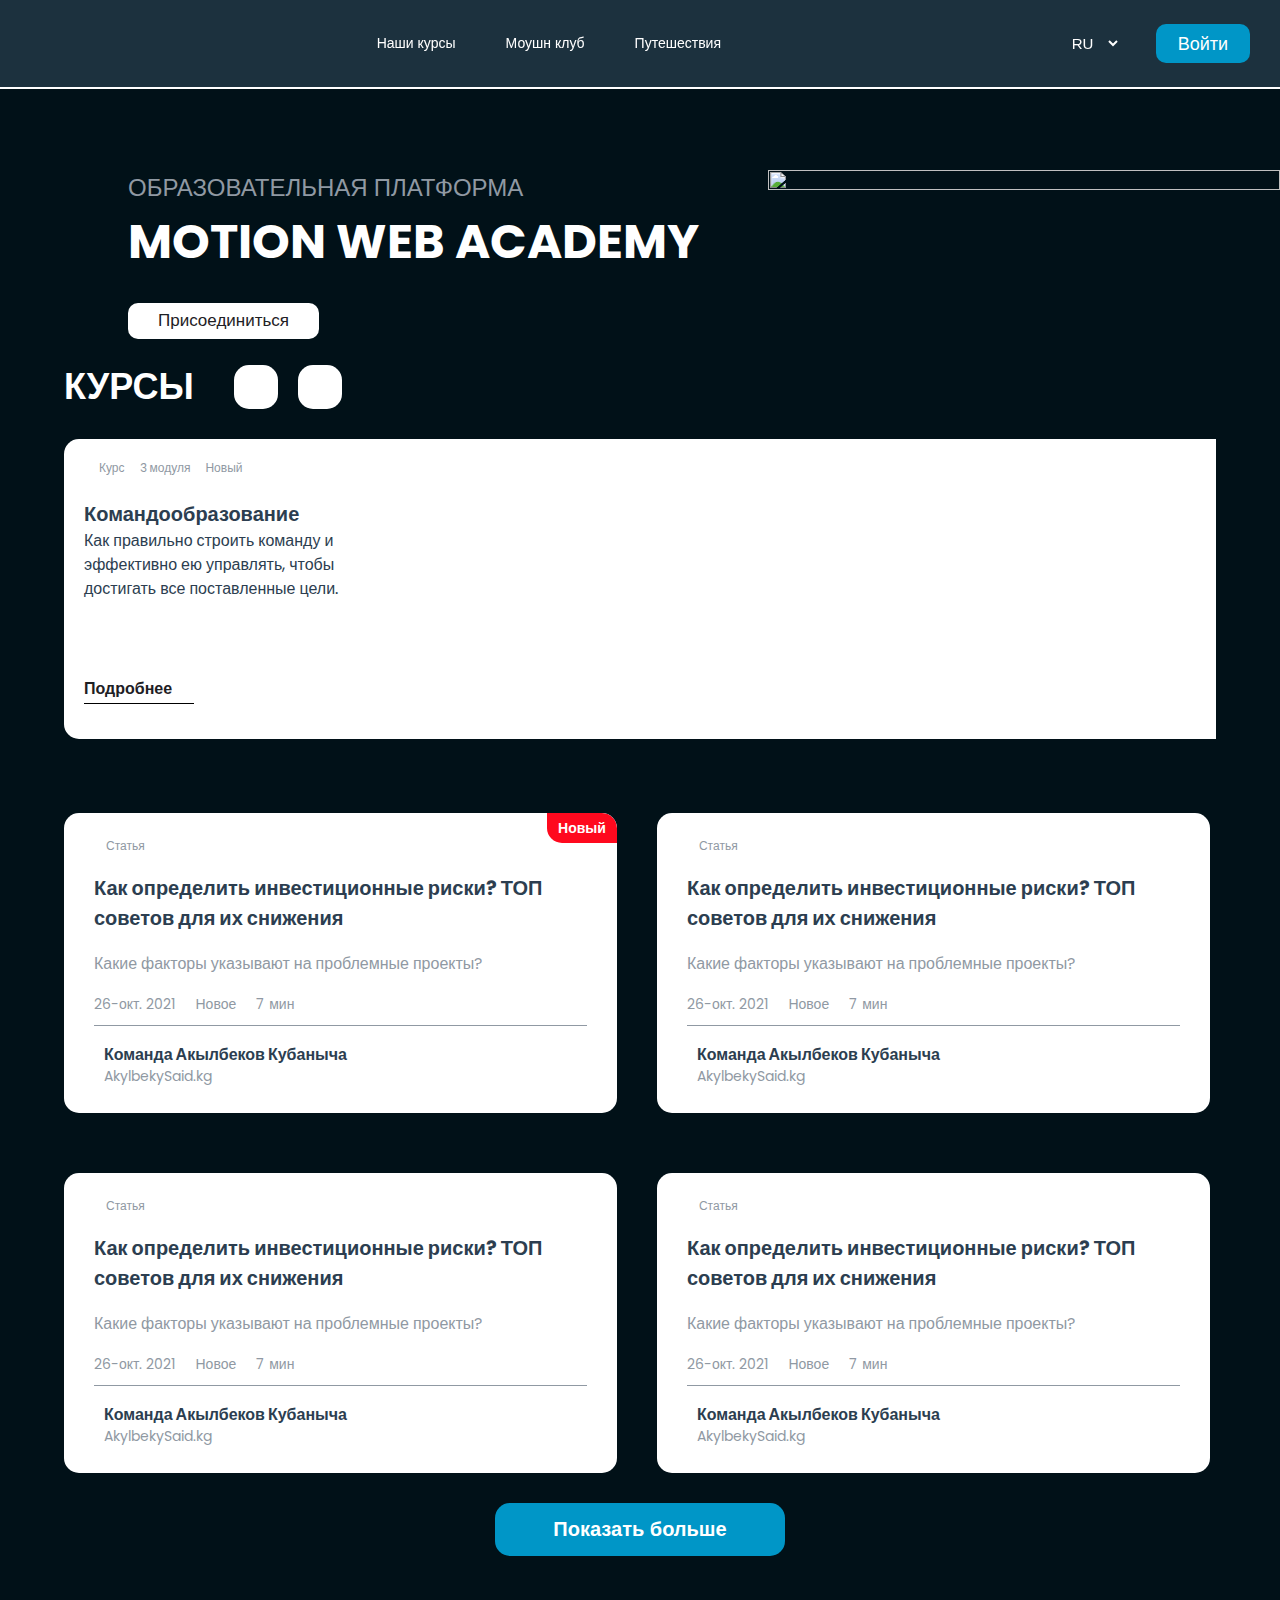
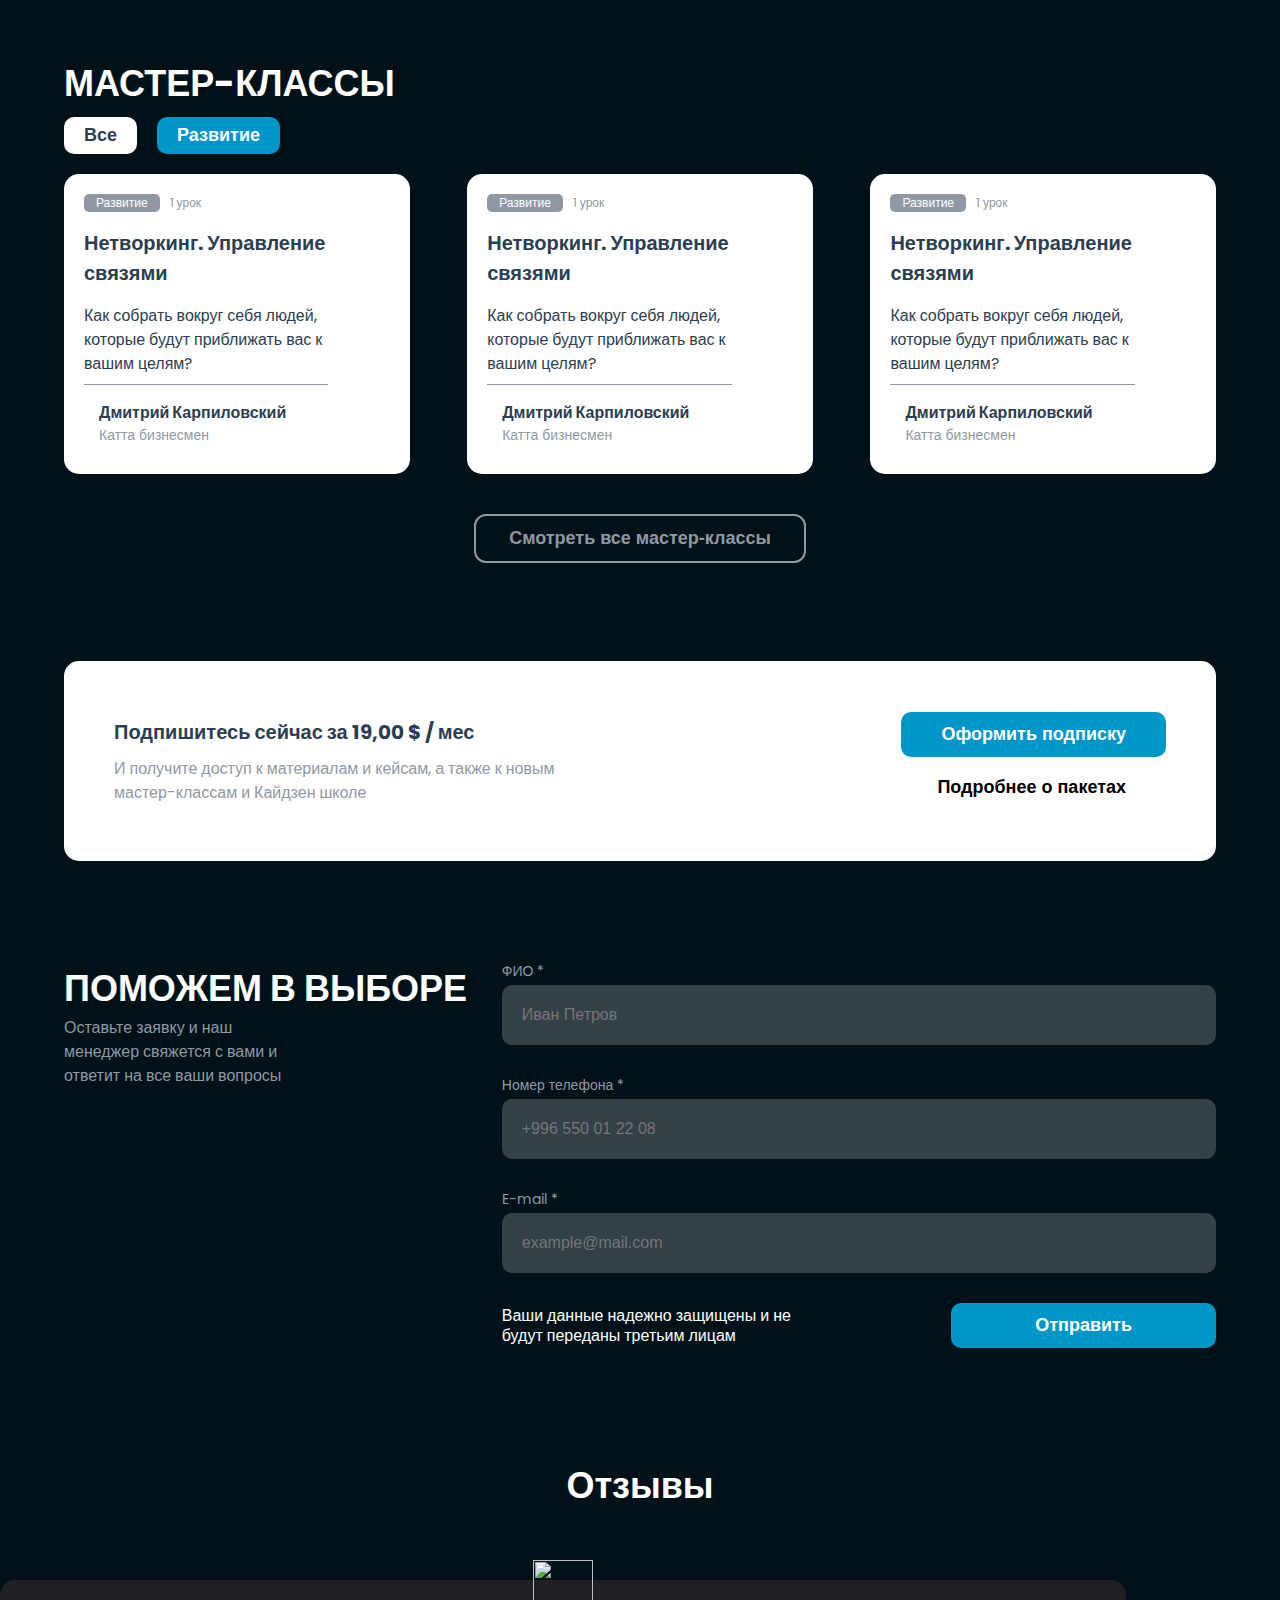
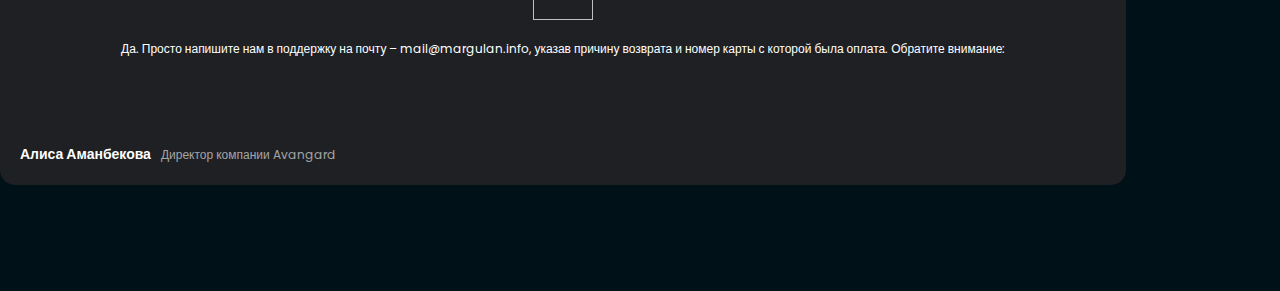
==== commit c2f542b3: "Merge pull request #6 from AtabekKG/comments" ====
--- a/public/index.html
+++ b/public/index.html
@@ -605,6 +605,239 @@
         </div>
     </div>
 </section>
+<section id="reviews">
+    <div class="reviews">
+        <h1 class="reviews--title">Отзывы</h1>
+        <div class="swiper mySwiper">
+            <div class="swiper-wrapper">
+                <div class="swiper-slide">
+                    <div class="reviews--blog">
+                        <div class="reviews--blog__img">
+                            <img src="img/revieewsimg1.svg" alt="">
+                        </div>
+                        <p>Да. Просто напишите нам в поддержку на почту –
+                            mail@margulan.info, указав причину возврата
+                            и номер карты с которой была оплата.
+                            Обратите внимание:</p>
+                        <div class="reviews--blog__group">
+                            <span>Алиса Аманбекова</span>
+                            Директор компании Avangard
+                        </div>
+                    </div>
+                </div>
+                <div class="swiper-slide">
+                    <div class="reviews--blog">
+                        <div class="reviews--blog__img">
+                            <img src="img/reviewsimg.svg" alt="">
+                        </div>
+                        <p>Margulan.info – это уникальная экосистема и персональная
+                            социальная сеть, которая соединяет уникальный опыт
+                            Маргулана с новейшими образовательными практиками и
+                            возможностями открытой коммуникации как с Маргуланом
+                            так и с другими участниками.</p>
+                        <div class="reviews--blog__group">
+                            <span>Олег Торбосов</span>
+                            CEO Whitewill
+                        </div>
+                    </div>
+                </div>
+                <div class="swiper-slide">
+                    <div class="reviews--blog">
+                        <div class="reviews--blog__img">
+                            <img src="img/reviewsimg3.svg" alt="">
+                        </div>
+                        <p>Margulan.info – это уникальная экосистема и персональная
+                            социальная сеть, которая соединяет уникальный опыт
+                            Маргулана с новейшими образовательными практиками и
+                            возможностями открытой коммуникации как с Маргуланом
+                            так и с другими участниками.</p>
+                        <div class="reviews--blog__group">
+                            <span>Арманжан Байтасов</span>
+                            Катта бизнесмен
+                        </div>
+                    </div>
+                </div>
+                <div class="swiper-slide">
+                    <div class="reviews--blog">
+                        <div class="reviews--blog__img">
+                            <img src="img/revieewsimg1.svg" alt="">
+                        </div>
+                        <p>Да. Просто напишите нам в поддержку на почту –
+                            mail@margulan.info, указав причину возврата
+                            и номер карты с которой была оплата.
+                            Обратите внимание:</p>
+                        <div class="reviews--blog__group">
+                            <span>Алиса Аманбекова</span>
+                            Директор компании Avangard
+                        </div>
+                    </div>
+                </div>
+                <div class="swiper-slide">
+                    <div class="reviews--blog">
+                        <div class="reviews--blog__img">
+                            <img src="img/reviewsimg.svg" alt="">
+                        </div>
+                        <p>Margulan.info – это уникальная экосистема и персональная
+                            социальная сеть, которая соединяет уникальный опыт
+                            Маргулана с новейшими образовательными практиками и
+                            возможностями открытой коммуникации как с Маргуланом
+                            так и с другими участниками.</p>
+                        <div class="reviews--blog__group">
+                            <span>Олег Торбосов</span>
+                            CEO Whitewill
+                        </div>
+                    </div>
+                </div>
+                <div class="swiper-slide">
+                    <div class="reviews--blog">
+                        <div class="reviews--blog__img">
+                            <img src="img/reviewsimg.svg" alt="">
+                        </div>
+                        <p>Margulan.info – это уникальная экосистема и персональная
+                            социальная сеть, которая соединяет уникальный опыт
+                            Маргулана с новейшими образовательными практиками и
+                            возможностями открытой коммуникации как с Маргуланом
+                            так и с другими участниками.</p>
+                        <div class="reviews--blog__group">
+                            <span>Олег Торбосов</span>
+                            CEO Whitewill
+                        </div>
+                    </div>
+                </div>
+                <div class="swiper-slide">
+                    <div class="reviews--blog">
+                        <div class="reviews--blog__img">
+                            <img src="img/reviewsimg3.svg" alt="">
+                        </div>
+                        <p>Margulan.info – это уникальная экосистема и персональная
+                            социальная сеть, которая соединяет уникальный опыт
+                            Маргулана с новейшими образовательными практиками и
+                            возможностями открытой коммуникации как с Маргуланом
+                            так и с другими участниками.</p>
+                        <div class="reviews--blog__group">
+                            <span>Арманжан Байтасов</span>
+                            Катта бизнесмен
+                        </div>
+                    </div>
+                </div>
+                <div class="swiper-slide">
+                    <div class="reviews--blog">
+                        <div class="reviews--blog__img">
+                            <img src="img/revieewsimg1.svg" alt="">
+                        </div>
+                        <p>Да. Просто напишите нам в поддержку на почту –
+                            mail@margulan.info, указав причину возврата
+                            и номер карты с которой была оплата.
+                            Обратите внимание:</p>
+                        <div class="reviews--blog__group">
+                            <span>Алиса Аманбекова</span>
+                            Директор компании Avangard
+                        </div>
+                    </div>
+                </div>
+                <div class="swiper-slide">
+                    <div class="reviews--blog">
+                        <div class="reviews--blog__img">
+                            <img src="img/revieewsimg1.svg" alt="">
+                        </div>
+                        <p>Да. Просто напишите нам в поддержку на почту –
+                            mail@margulan.info, указав причину возврата
+                            и номер карты с которой была оплата.
+                            Обратите внимание:</p>
+                        <div class="reviews--blog__group">
+                            <span>Алиса Аманбекова</span>
+                            Директор компании Avangard
+                        </div>
+                    </div>
+                </div>
+                <div class="swiper-slide">
+                    <div class="reviews--blog">
+                        <div class="reviews--blog__img">
+                            <img src="img/reviewsimg.svg" alt="">
+                        </div>
+                        <p>Margulan.info – это уникальная экосистема и персональная
+                            социальная сеть, которая соединяет уникальный опыт
+                            Маргулана с новейшими образовательными практиками и
+                            возможностями открытой коммуникации как с Маргуланом
+                            так и с другими участниками.</p>
+                        <div class="reviews--blog__group">
+                            <span>Олег Торбосов</span>
+                            CEO Whitewill
+                        </div>
+                    </div>
+                </div>
+                <div class="swiper-slide">
+                    <div class="reviews--blog">
+                        <div class="reviews--blog__img">
+                            <img src="img/reviewsimg.svg" alt="">
+                        </div>
+                        <p>Margulan.info – это уникальная экосистема и персональная
+                            социальная сеть, которая соединяет уникальный опыт
+                            Маргулана с новейшими образовательными практиками и
+                            возможностями открытой коммуникации как с Маргуланом
+                            так и с другими участниками.</p>
+                        <div class="reviews--blog__group">
+                            <span>Олег Торбосов</span>
+                            CEO Whitewill
+                        </div>
+                    </div>
+                </div>
+                <div class="swiper-slide">
+                    <div class="reviews--blog">
+                        <div class="reviews--blog__img">
+                            <img src="img/revieewsimg1.svg" alt="">
+                        </div>
+                        <p>Да. Просто напишите нам в поддержку на почту –
+                            mail@margulan.info, указав причину возврата
+                            и номер карты с которой была оплата.
+                            Обратите внимание:</p>
+                        <div class="reviews--blog__group">
+                            <span>Алиса Аманбекова</span>
+                            Директор компании Avangard
+                        </div>
+                    </div>
+                </div>
+                <div class="swiper-slide">
+                    <div class="reviews--blog">
+                        <div class="reviews--blog__img">
+                            <img src="img/reviewsimg.svg" alt="">
+                        </div>
+                        <p>Margulan.info – это уникальная экосистема и персональная
+                            социальная сеть, которая соединяет уникальный опыт
+                            Маргулана с новейшими образовательными практиками и
+                            возможностями открытой коммуникации как с Маргуланом
+                            так и с другими участниками.</p>
+                        <div class="reviews--blog__group">
+                            <span>Олег Торбосов</span>
+                            CEO Whitewill
+                        </div>
+                    </div>
+                </div>
+                <div class="swiper-slide">
+                    <div class="reviews--blog">
+                        <div class="reviews--blog__img">
+                            <img src="img/reviewsimg.svg" alt="">
+                        </div>
+                        <p>Margulan.info – это уникальная экосистема и персональная
+                            социальная сеть, которая соединяет уникальный опыт
+                            Маргулана с новейшими образовательными практиками и
+                            возможностями открытой коммуникации как с Маргуланом
+                            так и с другими участниками.</p>
+                        <div class="reviews--blog__group">
+                            <span>Олег Торбосов</span>
+                            CEO Whitewill
+                        </div>
+                    </div>
+                </div>
+            </div>
+        </div>
+
+
+
+
+    </div>
+</section>
+
 
 <script type="module" src="https://unpkg.com/ionicons@5.5.2/dist/ionicons/ionicons.esm.js"></script>
 <script nomodule src="https://unpkg.com/ionicons@5.5.2/dist/ionicons/ionicons.js"></script>
--- a/public/css/main.css
+++ b/public/css/main.css
@@ -540,6 +540,69 @@
   transform: translateY(2px);
 }
 
+#reviews {
+  padding-bottom: 106px;
+}
+#reviews .reviews {
+  display: flex;
+  align-items: center;
+  justify-content: space-between;
+  flex-wrap: wrap;
+}
+#reviews .reviews--title {
+  width: 100%;
+  text-align: center;
+  font-weight: 700;
+  font-size: 36px;
+  color: #FFFFFF;
+  margin-bottom: 42px;
+}
+#reviews .reviews--blog {
+  width: 88%;
+  height: 205px;
+  background: #1E2023;
+  border-radius: 15px;
+  padding: 60px 20px 20px 20px;
+  display: flex;
+  flex-direction: column;
+  justify-content: space-between;
+  margin-top: 25px;
+  position: relative;
+}
+#reviews .reviews--blog__img {
+  width: 60px;
+  height: 60px;
+  border-radius: 15px;
+  position: absolute;
+  top: -20px;
+  left: 50%;
+  transform: translateX(-50%);
+}
+#reviews .reviews--blog__img img {
+  width: 100%;
+  height: 100%;
+}
+#reviews .reviews--blog p {
+  font-weight: 400;
+  font-size: 12px;
+  line-height: 18px;
+  text-align: center;
+  color: #FFFFFF;
+}
+#reviews .reviews--blog__group {
+  font-weight: 400;
+  font-size: 12px;
+  color: rgba(255, 255, 255, 0.6);
+  display: flex;
+  align-items: center;
+  gap: 10px;
+}
+#reviews .reviews--blog__group span {
+  font-weight: 700;
+  font-size: 14px;
+  color: #FFFFFF;
+}
+
 * {
   margin: 0;
   padding: 0;
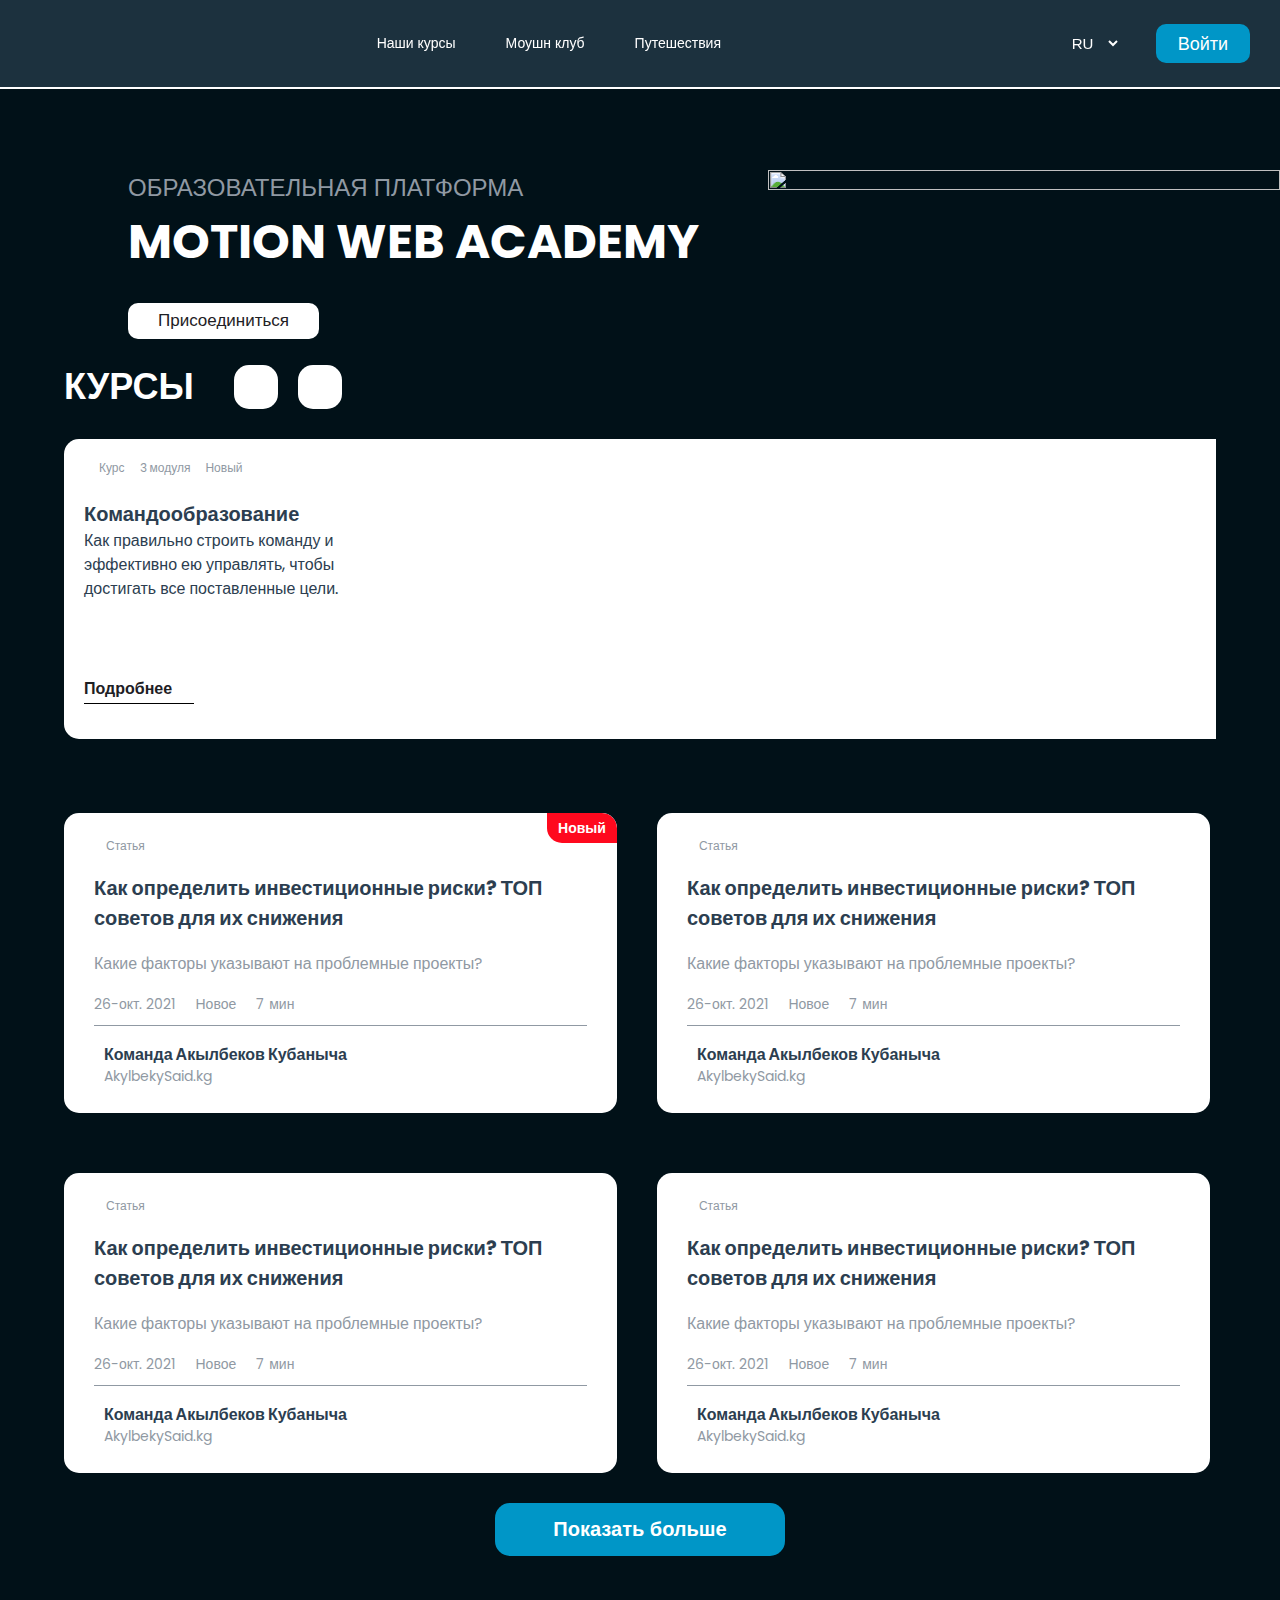
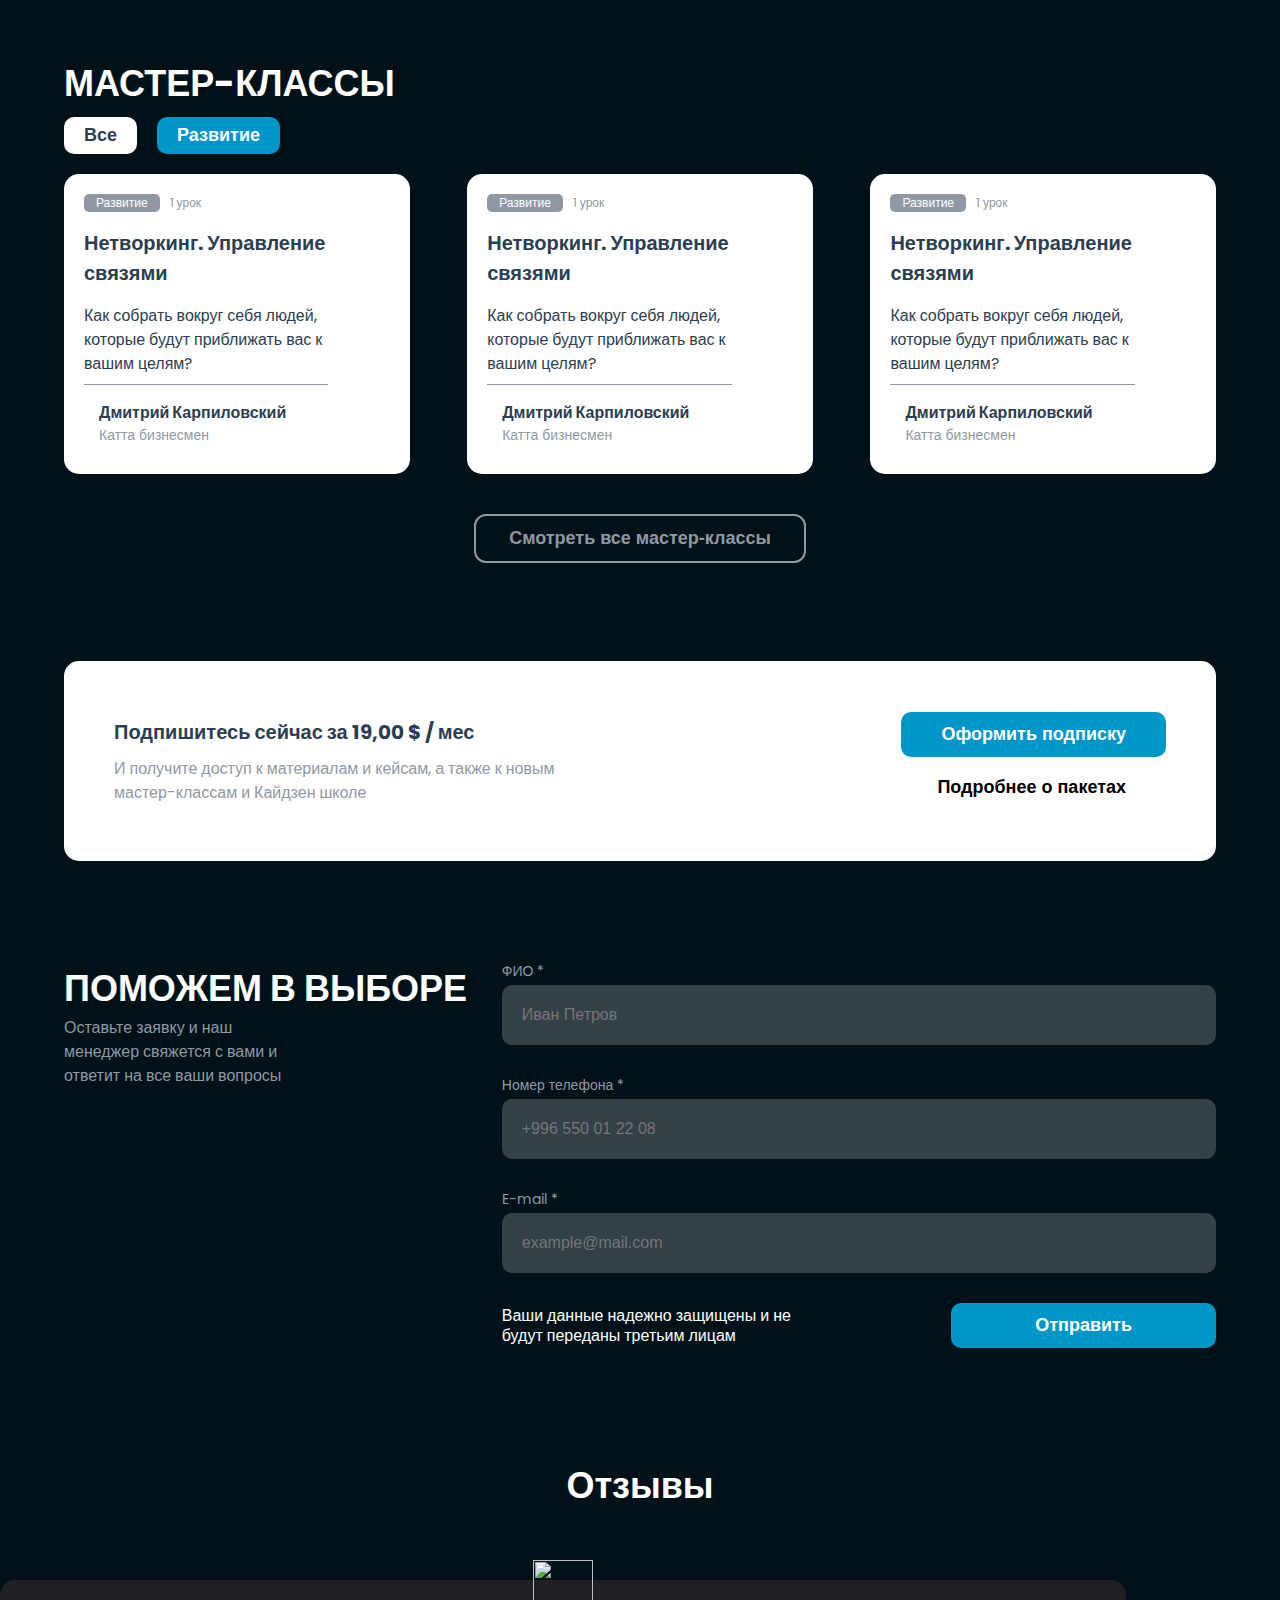
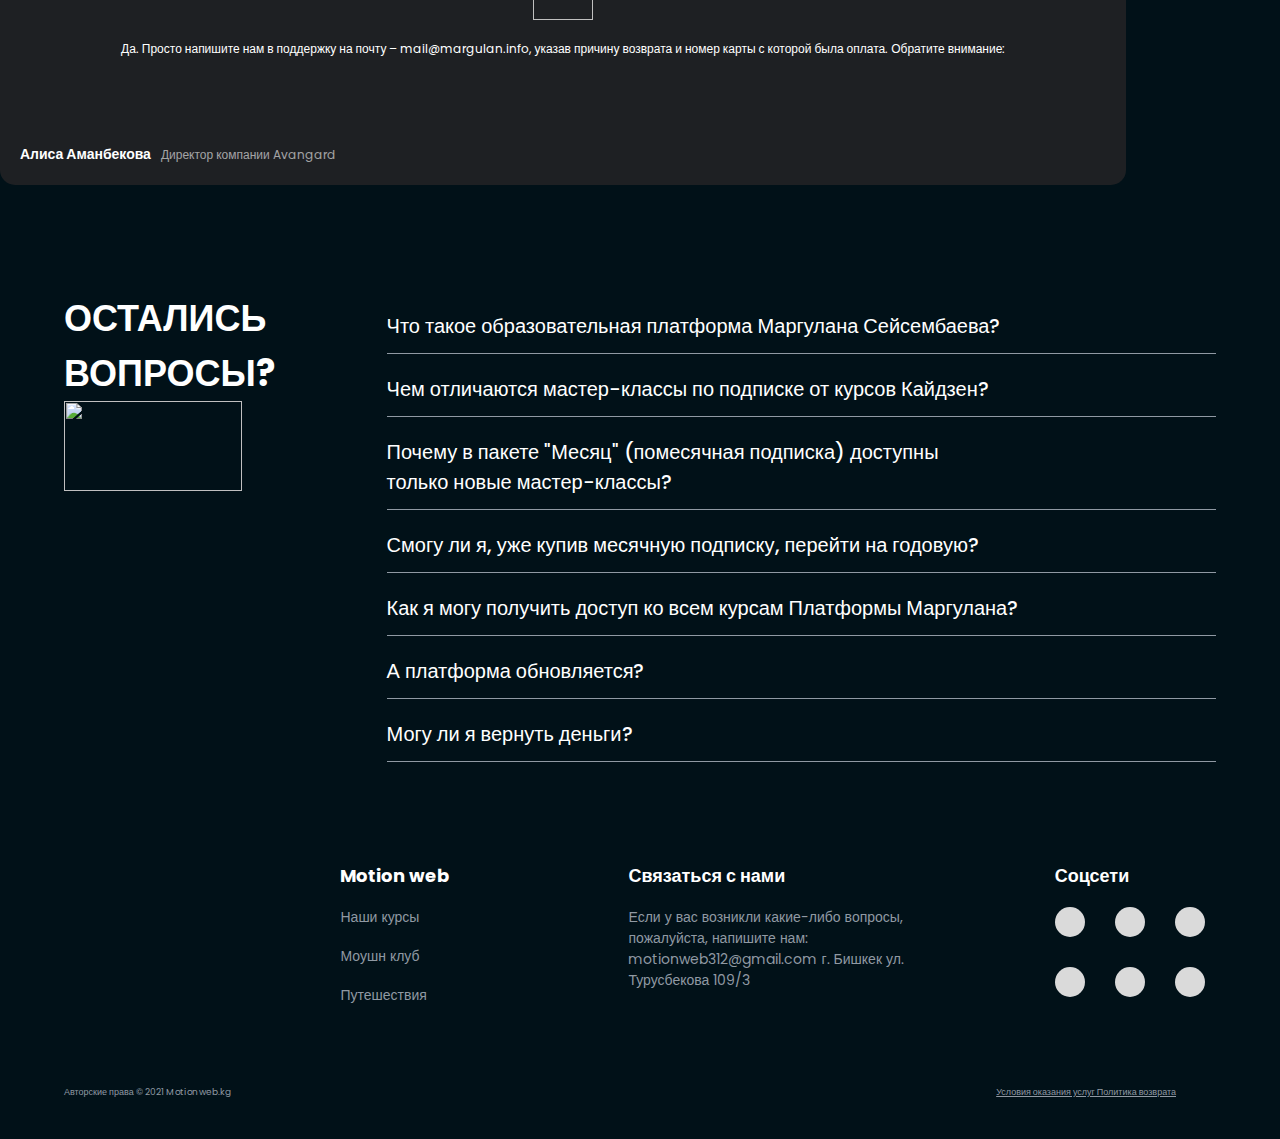
==== commit 48dfb6e5: "Merge pull request #8 from AtabekKG/footer" ====
--- a/public/index.html
+++ b/public/index.html
@@ -837,7 +837,197 @@
 
     </div>
 </section>
-
+<section id="answers">
+    <div class="container">
+        <div class="answers">
+            <div class="answers--desc">
+                <h1>ОСТАЛИСЬ ВОПРОСЫ?</h1>
+                <div class="answers--desc__img">
+                    <img src="img/guestion.svg" alt="">
+                </div>
+            </div>
+            <div class="answers--accordion">
+                <div class="answers--accordion__accordion">
+                    <input type="checkbox" id="accd1">
+                    <label for="accd1" class="answers--accordion__accordion--title">Что такое образовательная платформа Маргулана Сейсембаева? <i class="fa fa-chevron-down"></i></label>
+                    <div class="answers--accordion__accordion--wrap">
+                        <div>
+                            <p>
+                                Margulan.info – это уникальная экосистема и персональная социальная
+                                сеть, которая соединяет уникальный опыт Маргулана с новейшими
+                                образовательными практиками и возможностями открытой коммуникации
+                                как с Маргуланом так и с другими участниками. Вы получаете полезный
+                                и практический контент, который вдохновляет, дает новые инструменты
+                                и навыки для выхода на новый уровень в вашей карьере, бизнесе и
+                                личной эффективности.
+                            </p>
+                        </div>
+                    </div>
+                </div>
+                <div class="answers--accordion__accordion">
+                    <input type="checkbox" id="accd2">
+                    <label for="accd2" class="answers--accordion__accordion--title">Чем отличаются мастер-классы по подписке от курсов Кайдзен? <i class="fa fa-chevron-down"></i></label>
+                    <div class="answers--accordion__accordion--wrap">
+                        <div>
+                            <p>
+                                Margulan.info – это уникальная экосистема и персональная социальная
+                                сеть, которая соединяет уникальный опыт Маргулана с новейшими
+                                образовательными практиками и возможностями открытой коммуникации
+                                как с Маргуланом так и с другими участниками. Вы получаете полезный
+                                и практический контент, который вдохновляет, дает новые инструменты
+                                и навыки для выхода на новый уровень в вашей карьере, бизнесе и
+                                личной эффективности.
+                            </p>
+                        </div>
+                    </div>
+                </div>
+                <div class="answers--accordion__accordion">
+                    <input type="checkbox" id="accd3">
+                    <label for="accd3" class="answers--accordion__accordion--title title3">Почему в пакете "Месяц" (помесячная подписка) доступны только новые мастер-классы? <i class="fa fa-chevron-down"></i></label>
+                    <div class="answers--accordion__accordion--wrap">
+                        <div>
+                            <p>
+                                Margulan.info – это уникальная экосистема и персональная социальная
+                                сеть, которая соединяет уникальный опыт Маргулана с новейшими
+                                образовательными практиками и возможностями открытой коммуникации
+                                как с Маргуланом так и с другими участниками. Вы получаете полезный
+                                и практический контент, который вдохновляет, дает новые инструменты
+                                и навыки для выхода на новый уровень в вашей карьере, бизнесе и
+                                личной эффективности.
+                            </p>
+                        </div>
+                    </div>
+                </div>
+                <div class="answers--accordion__accordion">
+                    <input type="checkbox" id="accd4">
+                    <label for="accd4" class="answers--accordion__accordion--title">Смогу ли я, уже купив месячную подписку, перейти на годовую? <i class="fa fa-chevron-down"></i></label>
+                    <div class="answers--accordion__accordion--wrap">
+                        <div>
+                            <p>
+                                Margulan.info – это уникальная экосистема и персональная социальная
+                                сеть, которая соединяет уникальный опыт Маргулана с новейшими
+                                образовательными практиками и возможностями открытой коммуникации
+                                как с Маргуланом так и с другими участниками. Вы получаете полезный
+                                и практический контент, который вдохновляет, дает новые инструменты
+                                и навыки для выхода на новый уровень в вашей карьере, бизнесе и
+                                личной эффективности.
+                            </p>
+                        </div>
+                    </div>
+                </div>
+                <div class="answers--accordion__accordion">
+                    <input type="checkbox" id="accd5">
+                    <label for="accd5" class="answers--accordion__accordion--title">Как я могу получить доступ ко всем курсам Платформы Маргулана? <i class="fa fa-chevron-down"></i></label>
+                    <div class="answers--accordion__accordion--wrap">
+                        <div>
+                            <p>
+                                Margulan.info – это уникальная экосистема и персональная социальная
+                                сеть, которая соединяет уникальный опыт Маргулана с новейшими
+                                образовательными практиками и возможностями открытой коммуникации
+                                как с Маргуланом так и с другими участниками. Вы получаете полезный
+                                и практический контент, который вдохновляет, дает новые инструменты
+                                и навыки для выхода на новый уровень в вашей карьере, бизнесе и
+                                личной эффективности.
+                            </p>
+                        </div>
+                    </div>
+                </div>
+                <div class="answers--accordion__accordion">
+                    <input type="checkbox" id="accd6">
+                    <label for="accd6" class="answers--accordion__accordion--title">А платформа обновляется? <i class="fa fa-chevron-down"></i></label>
+                    <div class="answers--accordion__accordion--wrap">
+                        <div>
+                            <p>
+                                Margulan.info – это уникальная экосистема и персональная социальная
+                                сеть, которая соединяет уникальный опыт Маргулана с новейшими
+                                образовательными практиками и возможностями открытой коммуникации
+                                как с Маргуланом так и с другими участниками. Вы получаете полезный
+                                и практический контент, который вдохновляет, дает новые инструменты
+                                и навыки для выхода на новый уровень в вашей карьере, бизнесе и
+                                личной эффективности.
+                            </p>
+                        </div>
+                    </div>
+                </div>
+                <div class="answers--accordion__accordion">
+                    <input type="checkbox" id="accd7">
+                    <label for="accd7" class="answers--accordion__accordion--title">Могу ли я вернуть деньги? <i class="fa fa-chevron-down"></i></label>
+                    <div class="answers--accordion__accordion--wrap">
+                        <div>
+                            <p>
+                                Margulan.info – это уникальная экосистема и персональная социальная
+                                сеть, которая соединяет уникальный опыт Маргулана с новейшими
+                                образовательными практиками и возможностями открытой коммуникации
+                                как с Маргуланом так и с другими участниками. Вы получаете полезный
+                                и практический контент, который вдохновляет, дает новые инструменты
+                                и навыки для выхода на новый уровень в вашей карьере, бизнесе и
+                                личной эффективности.
+                            </p>
+                        </div>
+                    </div>
+                </div>
+            </div>
+        </div>
+    </div>
+</section>
+<footer id="footer">
+    <div class="container">
+        <div class="footer">
+            <div class="footer--logo">
+                <img src="img/footerlogo.svg" alt="">
+            </div>
+            <div class="footer--blogs">
+                <div class="footer--blogs__blog">
+                    <h3>Motion web</h3>
+                    <a href="">Наши курсы</a>
+                    <a href="">Моушн клуб</a>
+                    <a href="">Путешествия</a>
+                </div>
+                <div class="footer--blogs__blog2">
+                    <h3>Связаться с нами</h3>
+                    <p>Если у вас возникли какие-либо
+                        вопросы, пожалуйста, напишите
+                        нам: motionweb312@gmail.com
+                        <a href="">г. Бишкек ул. Турусбекова 109/3</a>
+                    </p>
+                </div>
+            </div>
+            <div class="footer--icons">
+                <h3>Соцсети</h3>
+                <div class="footer--icons__blogs">
+                    <div class="footer--icons__blogs--blog">
+                        <i class="fa-brands fa-facebook-f"></i>
+                    </div>
+                    <div class="footer--icons__blogs--blog">
+                        <i class="fa-brands fa-instagram"></i>
+                    </div>
+                    <div class="footer--icons__blogs--blog">
+                        <i class="fa-brands fa-telegram"></i>
+                    </div>
+                    <div class="footer--icons__blogs--blog">
+                        <i class="fa-brands fa-youtube"></i>
+                    </div>
+                    <div class="footer--icons__blogs--blog">
+                        <i class="fa-brands fa-vk"></i>
+                    </div>
+                    <div class="footer--icons__blogs--blog">
+                        <i class="fa-brands fa-linkedin"></i>
+                    </div>
+                </div>
+            </div>
+            <div class="footer--bottom">
+                <p>Авторские права © 2021 Motionweb.kg</p>
+                <div class="footer--bottom__group">
+                    <a href="https://www.google.com" target="_blank">Условия оказания  услуг Политика возврата</a>
+                    <div>
+                        <img src="img/visa.svg" alt="">
+                        <img src="img/mastercard.svg" alt="">
+                    </div>
+                </div>
+            </div>
+        </div>
+    </div>
+</footer>
 
 <script type="module" src="https://unpkg.com/ionicons@5.5.2/dist/ionicons/ionicons.esm.js"></script>
 <script nomodule src="https://unpkg.com/ionicons@5.5.2/dist/ionicons/ionicons.js"></script>
--- a/public/css/main.css
+++ b/public/css/main.css
@@ -603,6 +603,206 @@
   color: #FFFFFF;
 }
 
+#answers {
+  padding-bottom: 100px;
+}
+#answers .answers {
+  display: flex;
+  align-items: center;
+  justify-content: space-between;
+  align-items: start;
+}
+#answers .answers--desc {
+  width: 20%;
+}
+#answers .answers--desc h1 {
+  display: flex;
+  align-items: center;
+  justify-content: space-between;
+  font-size: 36px;
+  color: #FFFFFF;
+}
+#answers .answers--desc__img {
+  width: 178px;
+  height: 90px;
+}
+#answers .answers--desc__img img {
+  width: 100%;
+  height: 100%;
+}
+#answers .answers--accordion {
+  width: 72%;
+}
+#answers .answers--accordion__accordion {
+  width: 100%;
+  position: relative;
+  padding: 20px 0 10px 0;
+  border-bottom: 0.5px solid #9099A3;
+}
+#answers .answers--accordion__accordion input {
+  display: none;
+}
+#answers .answers--accordion__accordion--title {
+  cursor: pointer;
+  font-weight: 500;
+  font-size: 20px;
+  line-height: 30px;
+  color: #FFFFFF;
+}
+#answers .answers--accordion__accordion--title i {
+  font-size: 22px;
+  position: absolute;
+  right: 14px;
+  top: 25px;
+  -webkit-transition: all 0.3s ease;
+  -moz-transition: all 0.3s ease;
+  -o-transition: all 0.3s ease;
+  transition: all 0.3s ease;
+}
+#answers .answers--accordion__accordion .title3 {
+  display: block;
+  width: 73%;
+}
+#answers .answers--accordion__accordion--wrap {
+  margin-top: 2px;
+  max-height: 0;
+  overflow: hidden;
+  transition: max-height 0.6s ease-in;
+}
+#answers .answers--accordion__accordion--wrap div {
+  font-weight: 400;
+  font-size: 16px;
+  line-height: 24px;
+  color: #FFFFFF;
+  padding: 15px 0;
+}
+#answers .answers--accordion__accordion input:checked + .answers--accordion__accordion--title i {
+  transform: rotate(180deg);
+}
+#answers .answers--accordion__accordion input:checked ~ .answers--accordion__accordion--wrap {
+  max-height: 500px;
+}
+
+#footer .footer {
+  display: flex;
+  align-items: center;
+  justify-content: space-between;
+  align-items: start;
+  flex-wrap: wrap;
+  padding-bottom: 40px;
+}
+#footer .footer--logo {
+  width: 12%;
+}
+#footer .footer--blogs {
+  display: flex;
+  align-items: center;
+  justify-content: space-between;
+  align-items: start;
+  width: 50%;
+}
+#footer .footer--blogs__blog {
+  display: flex;
+  flex-direction: column;
+  width: 100%;
+  row-gap: 18px;
+}
+#footer .footer--blogs__blog h3 {
+  font-weight: 700;
+  font-size: 18px;
+  color: #FFFFFF;
+}
+#footer .footer--blogs__blog a {
+  font-weight: 400;
+  font-size: 14px;
+  color: #9099A3;
+}
+#footer .footer--blogs__blog p {
+  font-weight: 400;
+  font-size: 14px;
+  color: #9099A3;
+}
+#footer .footer--blogs__blog p a {
+  font-weight: 400;
+  font-size: 14px;
+  color: #9099A3;
+}
+#footer .footer--blogs__blog2 {
+  display: flex;
+  flex-direction: column;
+  width: 100%;
+  row-gap: 18px;
+}
+#footer .footer--blogs__blog2 h3 {
+  font-weight: 700;
+  font-size: 18px;
+  color: #FFFFFF;
+}
+#footer .footer--blogs__blog2 p {
+  font-weight: 400;
+  font-size: 14px;
+  color: #9099A3;
+}
+#footer .footer--blogs__blog2 p a {
+  font-weight: 400;
+  font-size: 14px;
+  color: #9099A3;
+}
+#footer .footer--icons {
+  width: 14%;
+  display: flex;
+  flex-direction: column;
+  align-items: start;
+  row-gap: 18px;
+}
+#footer .footer--icons h3 {
+  font-weight: 700;
+  font-size: 18px;
+  color: #FFFFFF;
+}
+#footer .footer--icons__blogs {
+  display: flex;
+  flex-wrap: wrap;
+  gap: 30px;
+}
+#footer .footer--icons__blogs--blog {
+  display: flex;
+  align-items: center;
+  justify-content: center;
+  width: 30px;
+  height: 30px;
+  border-radius: 50%;
+  background: #DADADA;
+}
+#footer .footer--bottom {
+  display: flex;
+  align-items: center;
+  justify-content: space-between;
+  width: 100%;
+  margin-top: 80px;
+}
+#footer .footer--bottom p {
+  font-weight: 400;
+  font-size: 9px;
+  color: #9099A3;
+}
+#footer .footer--bottom__group {
+  display: flex;
+  align-items: center;
+  gap: 30px;
+}
+#footer .footer--bottom__group a {
+  font-weight: 400;
+  font-size: 9px;
+  text-decoration-line: underline;
+  color: #9099A3;
+}
+#footer .footer--bottom__group div {
+  display: flex;
+  align-items: center;
+  gap: 10px;
+}
+
 * {
   margin: 0;
   padding: 0;
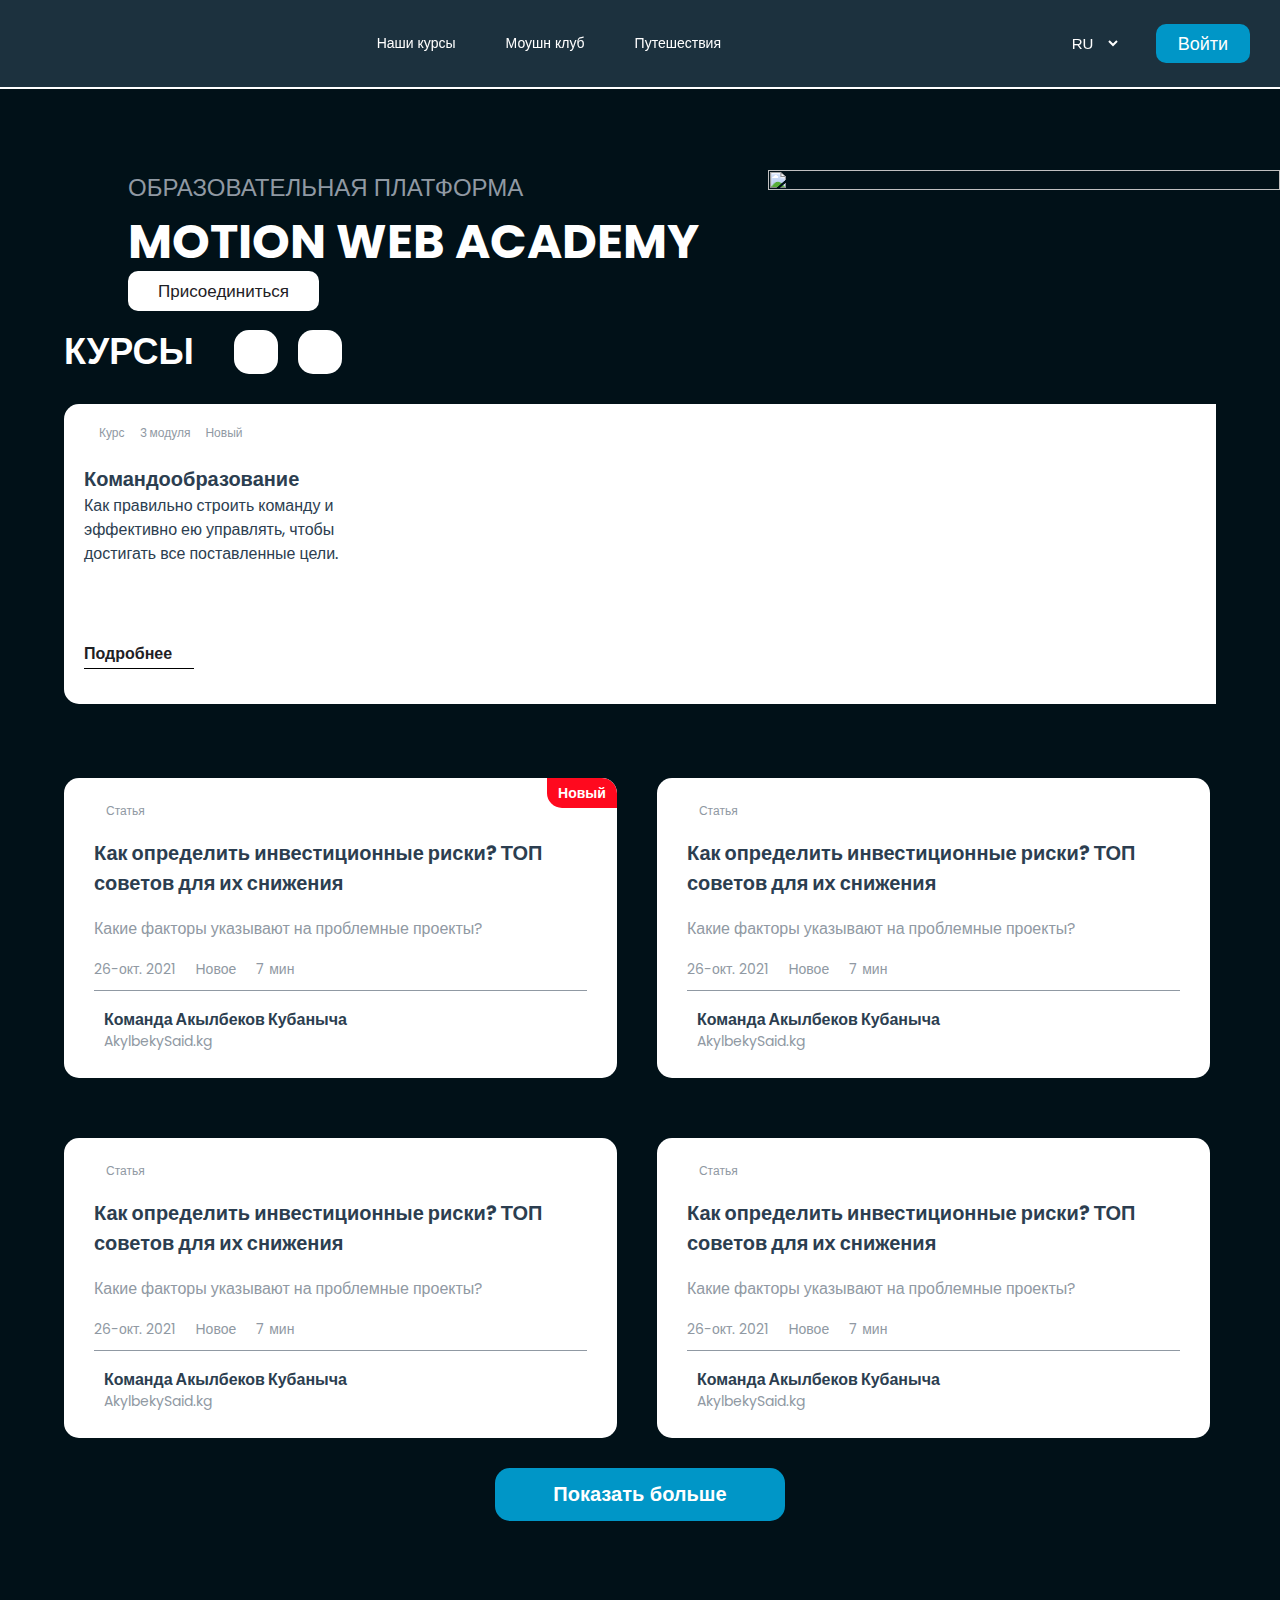
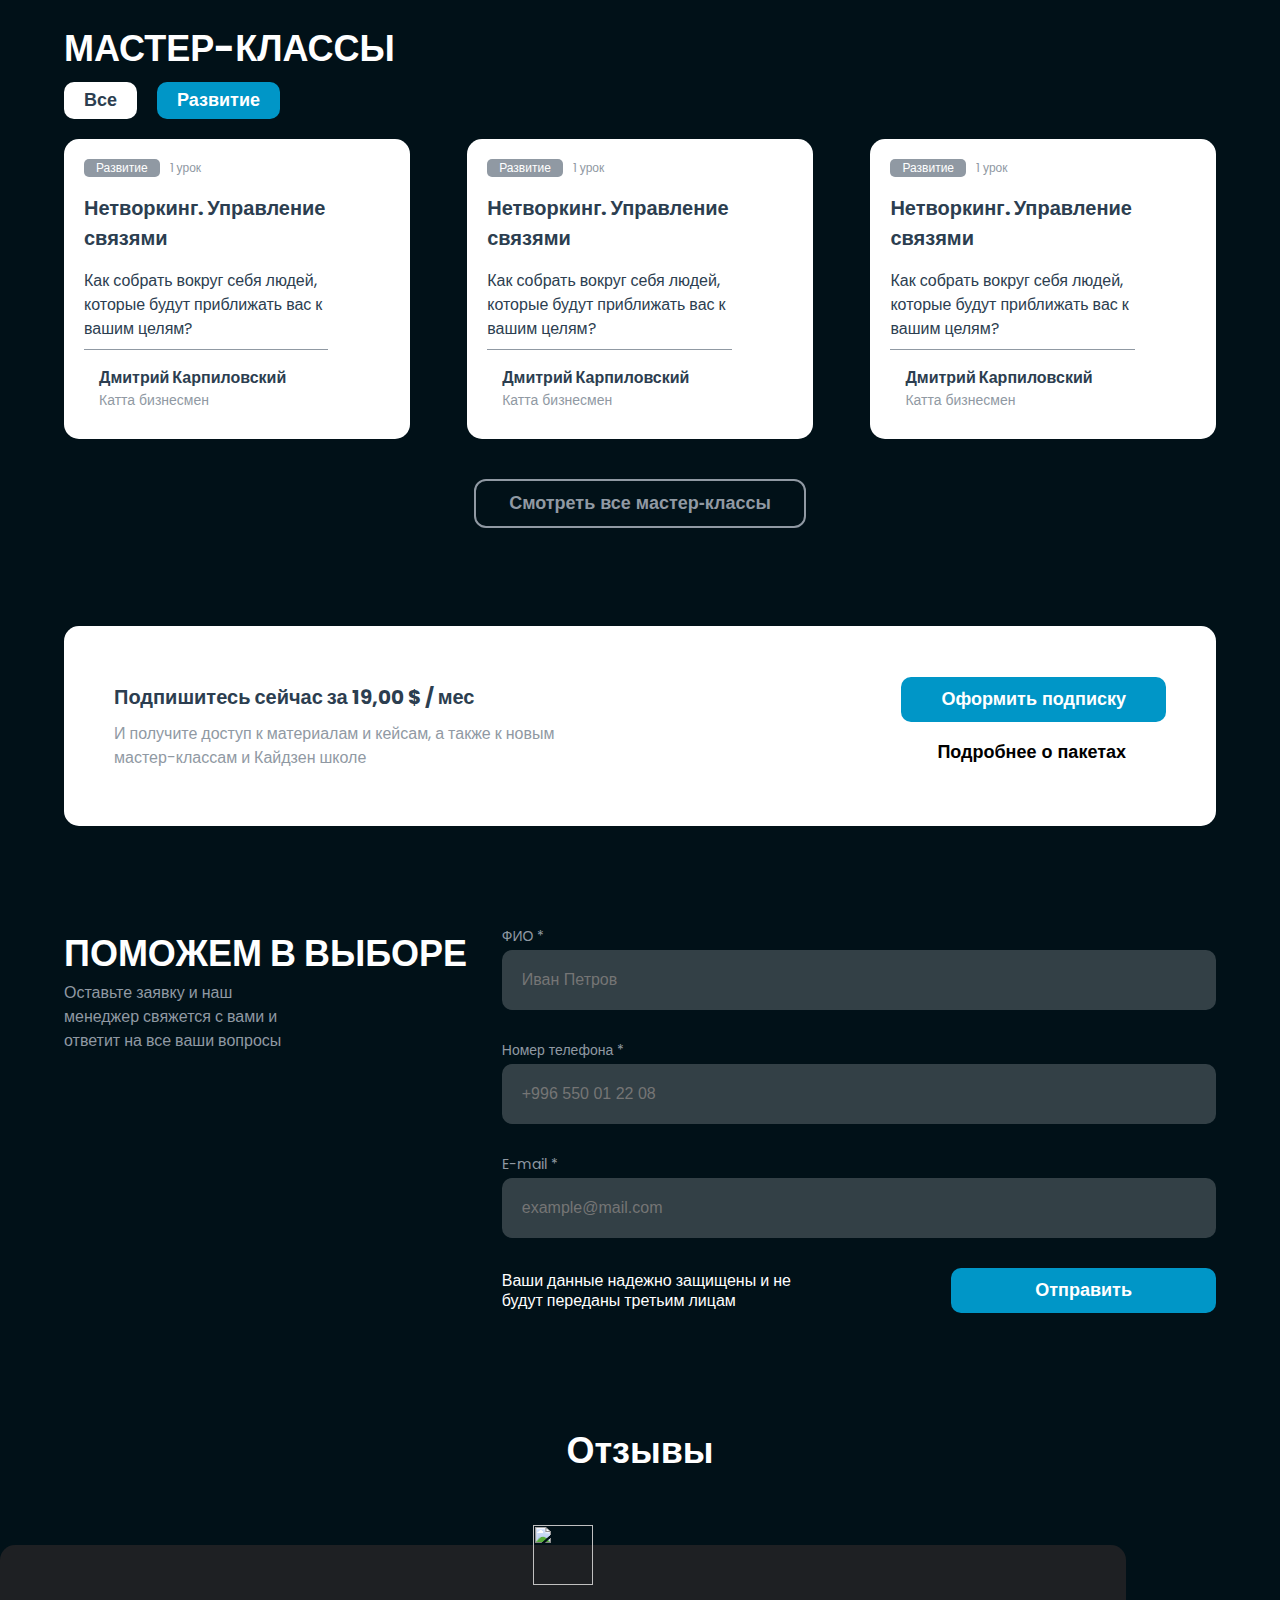
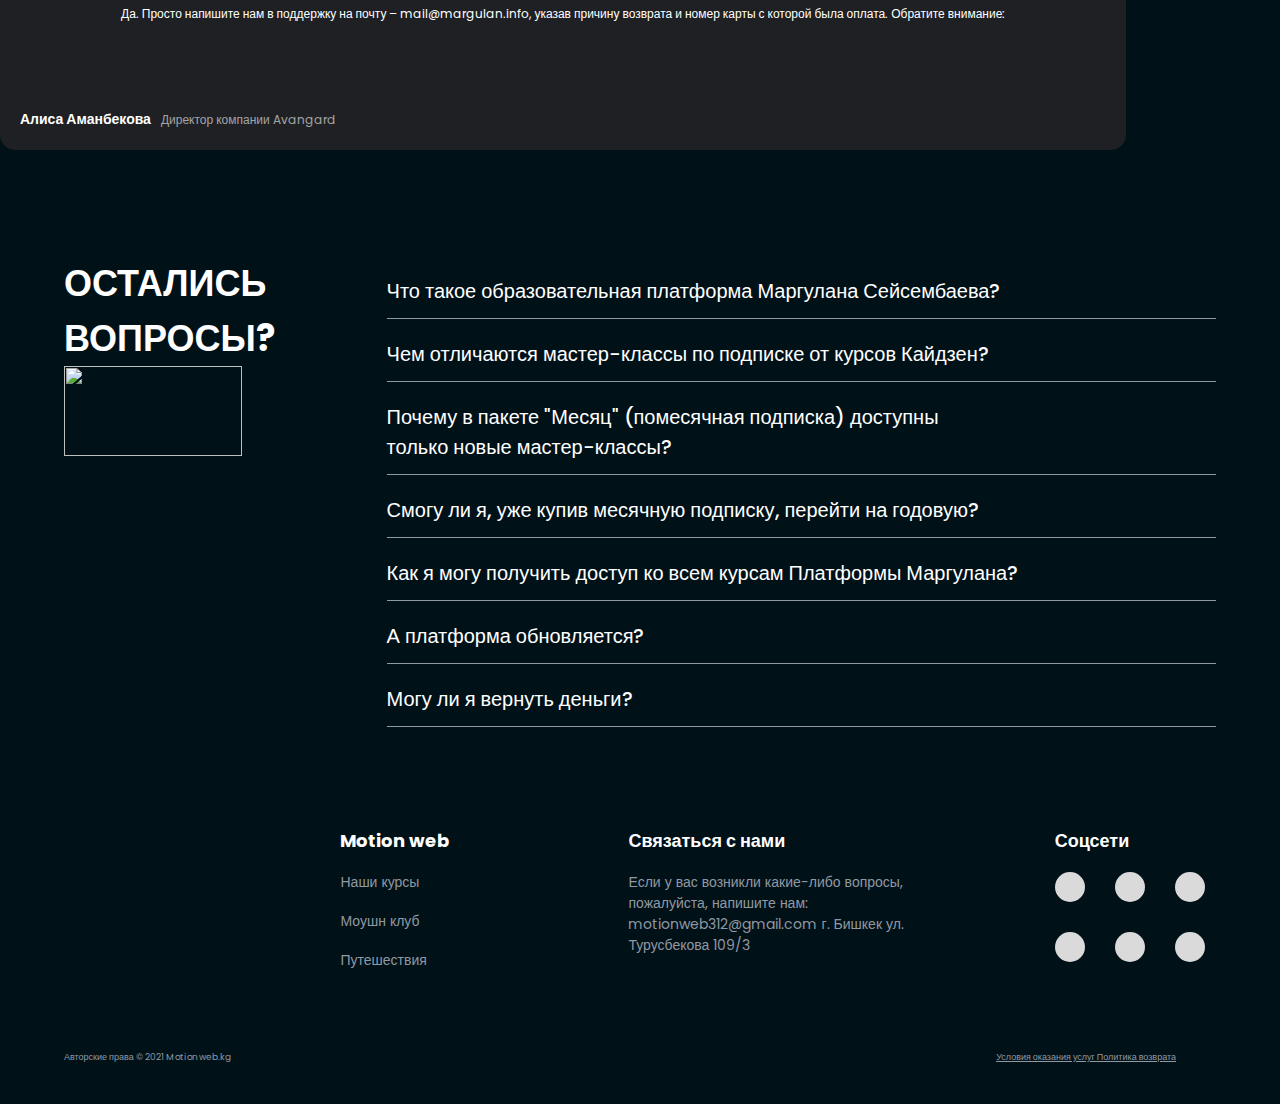
==== commit f6830d40: "link-edu masterclass index html" ====
--- a/public/index.html
+++ b/public/index.html
@@ -43,7 +43,7 @@
         <div class="hero--desc">
             <p>ОБРАЗОВАТЕЛЬНАЯ ПЛАТФОРМА</p>
             <h1>MOTION WEB ACADEMY</h1>
-            <button class="hero--desc__btn">Присоединиться</button>
+            <a href="education.html" class="hero--desc__btn">Присоединиться</a>
         </div>
         <div class="hero--bg">
             <img src="img/herologo.png" alt="">
--- a/public/css/main.css
+++ b/public/css/main.css
@@ -106,6 +106,343 @@
 #hero .hero--bg img {
   width: 100%;
   height: 100%;
+}
+
+#chang .chang {
+  display: flex;
+  justify-content: space-between;
+  align-items: center;
+  flex-wrap: wrap;
+  margin: 40px 0;
+  gap: 4rem;
+}
+#chang .chang--alisa {
+  display: flex;
+  align-items: center;
+  justify-content: space-between;
+}
+#chang .chang--oleg {
+  width: 552px;
+  height: 264px;
+  background: #1E2023;
+  border-radius: 15px;
+}
+#chang .chang--oleg__just {
+  display: flex;
+  align-items: center;
+  justify-content: center;
+  margin-top: -30px;
+}
+#chang .chang--oleg__read h1 {
+  padding: 20px 0;
+  text-align: center;
+  font-weight: 700;
+  font-size: 14px;
+  line-height: 21px;
+  color: #FFFFFF;
+}
+#chang .chang--oleg__read h2 {
+  text-align: center;
+  font-style: normal;
+  font-weight: 400;
+  font-size: 10px;
+  line-height: 15px;
+  color: rgba(255, 255, 255, 0.6);
+}
+#chang .chang--oleg__read p {
+  font-weight: 400;
+  font-size: 12px;
+  line-height: 18px;
+  text-align: center;
+  color: #FFFFFF;
+}
+#chang .chang--oleg__read--goul {
+  display: flex;
+  align-items: center;
+  justify-content: flex-end;
+  padding: 20px 0 0;
+  margin: 0 20px 0;
+}
+#chang .chang--oleg__read--goul .star {
+  width: 13px;
+  height: 12px;
+  clip-path: polygon(50% 0%, 61% 35%, 98% 35%, 68% 57%, 79% 91%, 50% 70%, 21% 91%, 32% 57%, 2% 35%, 39% 35%);
+  background: orange;
+}
+#chang .chang--oleg__read--goul .star2 {
+  width: 13px;
+  height: 12px;
+  clip-path: polygon(50% 0%, 61% 35%, 98% 35%, 68% 57%, 79% 91%, 50% 70%, 21% 91%, 32% 57%, 2% 35%, 39% 35%);
+  background: #ffffff;
+}
+#chang .chang--oleg__read--goul p {
+  font-weight: 400;
+  font-size: 10px;
+  line-height: 15px;
+  color: rgba(255, 255, 255, 0.6);
+  margin: 0 10px;
+}
+
+#hero--inner2 .hero--inner2 {
+  padding: 120px 0 100px 0;
+}
+#hero--inner2 .hero--inner2__desc span {
+  font-weight: 400;
+  font-size: 12px;
+  color: #FFFFFF;
+  display: flex;
+  align-items: center;
+  gap: 10px;
+}
+#hero--inner2 .hero--inner2__desc--group {
+  display: flex;
+  align-items: start;
+  column-gap: 140px;
+  margin: 20px 0 30px 0;
+}
+#hero--inner2 .hero--inner2__desc--group__left {
+  width: 36%;
+}
+#hero--inner2 .hero--inner2__desc--group__left h1 {
+  font-weight: 700;
+  font-size: 36px;
+  color: #FFFFFF;
+  margin-bottom: 10px;
+}
+#hero--inner2 .hero--inner2__desc--group__left p {
+  font-weight: 400;
+  font-size: 16px;
+  line-height: 24px;
+  color: #FFFFFF;
+}
+#hero--inner2 .hero--inner2__desc--group__right {
+  width: 30%;
+  display: flex;
+  flex-direction: column;
+  row-gap: 10px;
+  padding-top: 15px;
+}
+#hero--inner2 .hero--inner2__desc--group__right--topGroup {
+  display: flex;
+  align-items: center;
+  justify-content: space-between;
+  align-items: end;
+}
+#hero--inner2 .hero--inner2__desc--group__right--topGroup h3 {
+  font-weight: 400;
+  font-size: 20px;
+  color: #FFFFFF;
+}
+#hero--inner2 .hero--inner2__desc--group__right--topGroup span {
+  font-weight: 400;
+  font-size: 14px;
+  color: #FFFFFF;
+}
+#hero--inner2 .hero--inner2__desc--group__right--progress {
+  width: 100%;
+  height: 4px;
+  border-radius: 15px;
+  background-color: #9099A3;
+}
+#hero--inner2 .hero--inner2__desc--group__right--progress div {
+  width: 40%;
+  height: 100%;
+  background-color: green;
+  border-radius: 15px;
+}
+#hero--inner2 .hero--inner2__desc--group__right--btmGroup {
+  display: flex;
+  justify-content: space-between;
+}
+#hero--inner2 .hero--inner2__desc--group__right--btmGroup__left div {
+  display: flex;
+  align-items: center;
+  column-gap: 6px;
+}
+#hero--inner2 .hero--inner2__desc--group__right--btmGroup__left div span {
+  font-weight: 400;
+  font-size: 36px;
+  color: #FFFFFF;
+}
+#hero--inner2 .hero--inner2__desc--group__right--btmGroup__left div p {
+  font-weight: 400;
+  font-size: 14px;
+  color: #9099A3;
+}
+#hero--inner2 .hero--inner2__desc--group__right--btmGroup__left p {
+  font-weight: 400;
+  font-size: 20px;
+  line-height: 30px;
+  color: #FFFFFF;
+}
+
+#course--program2 .course--program2 {
+  padding-bottom: 100px;
+}
+#course--program2 .course--program2__title {
+  font-weight: 700;
+  font-size: 48px;
+  color: #FFFFFF;
+  font-size: 36px;
+  margin-bottom: 20px;
+}
+#course--program2 .course--program2__blog {
+  width: 80%;
+  display: flex;
+  flex-direction: column;
+  row-gap: 20px;
+}
+#course--program2 .course--program2__blog--accordion {
+  width: 100%;
+  position: relative;
+  padding: 20px 0 10px 10px;
+  border: 1px solid #9099A3;
+  border-radius: 15px;
+}
+#course--program2 .course--program2__blog--accordion__btn {
+  font-weight: 700;
+  font-size: 18px;
+  text-transform: capitalize;
+  color: #FFFFFF;
+  padding: 7px 20px;
+  background: #0096C7;
+  border-radius: 15px;
+  transition: all 0.4s ease-in;
+}
+#course--program2 .course--program2__blog--accordion__btn:hover {
+  transform: translateY(2px);
+}
+#course--program2 .course--program2__blog--accordion__title {
+  font-weight: 700;
+  font-size: 16px;
+  line-height: 24px;
+  text-transform: capitalize;
+  color: #FFFFFF;
+  margin-left: 44px;
+}
+#course--program2 .course--program2__blog--accordion__title i {
+  font-size: 22px;
+  position: absolute;
+  right: 14px;
+  top: 25px;
+  -webkit-transition: all 0.3s ease;
+  -moz-transition: all 0.3s ease;
+  -o-transition: all 0.3s ease;
+  transition: all 0.3s ease;
+}
+#course--program2 .course--program2__blog--accordion input {
+  display: none;
+}
+#course--program2 .course--program2__blog--accordion__wrap {
+  margin-top: 2px;
+  max-height: 0;
+  overflow: hidden;
+  display: flex;
+  justify-content: end;
+  transition: max-height 0.6s ease-in;
+}
+#course--program2 .course--program2__blog--accordion__wrap ul {
+  padding: 25px 0;
+  display: flex;
+  flex-direction: column;
+  row-gap: 10px;
+}
+#course--program2 .course--program2__blog--accordion__wrap ul li {
+  display: flex;
+  align-items: start;
+  column-gap: 20px;
+}
+#course--program2 .course--program2__blog--accordion__wrap ul li p {
+  width: 65%;
+  font-weight: 400;
+  font-size: 20px;
+  line-height: 30px;
+  text-transform: capitalize;
+  color: #FFFFFF;
+}
+#course--program2 .course--program2__blog--accordion__wrap ul li p span {
+  font-weight: 400;
+  font-size: 14px;
+  text-transform: capitalize;
+  color: #9099A3;
+}
+#course--program2 .course--program2__blog--accordion input:checked + .course--program2__blog--accordion__title i {
+  transform: rotate(180deg);
+}
+#course--program2 .course--program2__blog--accordion input:checked ~ .course--program2__blog--accordion__wrap {
+  max-height: 1000px;
+}
+
+#hero--inner .hero--inner {
+  padding: 120px 0 100px 0;
+}
+#hero--inner .hero--inner__desc span {
+  font-weight: 400;
+  font-size: 12px;
+  color: #FFFFFF;
+  display: flex;
+  align-items: center;
+  gap: 10px;
+}
+#hero--inner .hero--inner__desc--group {
+  display: flex;
+  align-items: start;
+  justify-content: space-between;
+  margin: 20px 0 30px 0;
+}
+#hero--inner .hero--inner__desc--group__left {
+  width: 36%;
+}
+#hero--inner .hero--inner__desc--group__left h1 {
+  font-weight: 700;
+  font-size: 36px;
+  color: #FFFFFF;
+  margin-bottom: 10px;
+}
+#hero--inner .hero--inner__desc--group__left p {
+  font-weight: 400;
+  font-size: 16px;
+  line-height: 24px;
+  color: #FFFFFF;
+}
+#hero--inner .hero--inner__desc--group__right {
+  width: 50%;
+  display: flex;
+  flex-direction: column;
+  row-gap: 10px;
+  padding-top: 15px;
+}
+#hero--inner .hero--inner__desc--group__right h3 {
+  font-weight: 700;
+  font-size: 20px;
+  color: #FFFFFF;
+}
+#hero--inner .hero--inner__desc--group__right p {
+  font-weight: 400;
+  font-size: 18px;
+  color: #FFFFFF;
+}
+#hero--inner .hero--inner__desc--btn {
+  padding: 8px 20px;
+  background: #0096C7;
+  border-radius: 10px;
+  font-weight: 900;
+  font-size: 18px;
+  text-transform: capitalize;
+  color: #FFFFFF;
+}
+#hero--inner .hero--inner__desc p {
+  font-weight: 400;
+  font-size: 16px;
+  color: #FFFFFF;
+  margin-top: 15px;
+}
+#hero--inner .hero--inner__bg {
+  margin-top: 30px;
+}
+#hero--inner .hero--inner__bg iframe {
+  width: 100%;
+  height: 500px;
 }
 
 #courses {
@@ -307,6 +644,369 @@
 }
 #courses .courses--btn:hover {
   transform: scale(0.97);
+}
+
+#about--course .about--course {
+  padding-bottom: 100px;
+}
+#about--course .about--course__title {
+  font-weight: 700;
+  font-size: 36px;
+  line-height: 54px;
+  color: #FFFFFF;
+  margin-bottom: 10px;
+}
+#about--course .about--course p {
+  width: 69%;
+  font-weight: 400;
+  font-size: 16px;
+  line-height: 24px;
+  color: #FFFFFF;
+}
+#about--course .about--course__blog--title {
+  width: 50%;
+  font-weight: 700;
+  font-size: 20px;
+  color: #FFFFFF;
+  margin: 14px 0 20px 0;
+  border-left: 2px solid #0096C7;
+  padding-left: 20px;
+}
+#about--course .about--course__blog ul {
+  list-style: none;
+}
+#about--course .about--course__blog ul li {
+  width: 62%;
+  font-weight: 400;
+  font-size: 16px;
+  color: #FFFFFF;
+  padding-left: 20px;
+  position: relative;
+}
+#about--course .about--course__blog ul li::before {
+  content: "";
+  background-color: #0096C7;
+  width: 7px;
+  height: 7px;
+  border-radius: 50%;
+  display: inline-block;
+  position: absolute;
+  top: 50%;
+  left: 0;
+  transform: translateY(-50%);
+}
+#about--course .about--course__bottom--parag {
+  font-weight: 400;
+  font-size: 12px;
+  line-height: 150%;
+  color: #9099A3;
+}
+#about--course .about--course__btns {
+  display: flex;
+  gap: 20px;
+  margin-top: 20px;
+}
+#about--course .about--course__btns button {
+  border-radius: 10px;
+  padding: 7px 20px;
+  font-weight: 900;
+  font-size: 18px;
+  text-transform: capitalize;
+  background-color: #0096C7;
+  color: #FFFFFF;
+  transition: all 0.4s ease-in;
+}
+#about--course .about--course__btns button:hover {
+  transform: translateY(2px);
+}
+#about--course .about--course__btns a {
+  display: block;
+  background-color: transparent;
+  color: #9099A3;
+  border: 2px solid #9099A3;
+  border-radius: 10px;
+  padding: 7px 20px;
+  font-weight: 900;
+  font-size: 18px;
+  text-transform: capitalize;
+}
+#about--course .about--course__btns a:hover {
+  color: #FFFFFF;
+  background-color: #0096C7;
+  border: 2px solid transparent;
+  transform: translateY(2px);
+}
+
+#course--program .course--program__title {
+  font-weight: 700;
+  font-size: 48px;
+  color: #FFFFFF;
+  font-size: 36px;
+  margin-bottom: 20px;
+}
+#course--program .course--program__blog {
+  width: 80%;
+  display: flex;
+  flex-direction: column;
+  row-gap: 20px;
+}
+#course--program .course--program__blog--accordion {
+  width: 100%;
+  position: relative;
+  padding: 20px 0 10px 10px;
+  border: 1px solid #9099A3;
+  border-radius: 15px;
+}
+#course--program .course--program__blog--accordion__btn {
+  font-weight: 700;
+  font-size: 18px;
+  text-transform: capitalize;
+  color: #FFFFFF;
+  padding: 7px 20px;
+  background: #0096C7;
+  border-radius: 15px;
+  transition: all 0.4s ease-in;
+}
+#course--program .course--program__blog--accordion__btn:hover {
+  transform: translateY(2px);
+}
+#course--program .course--program__blog--accordion__title {
+  font-weight: 700;
+  font-size: 16px;
+  line-height: 24px;
+  text-transform: capitalize;
+  color: #FFFFFF;
+  margin-left: 44px;
+}
+#course--program .course--program__blog--accordion__title i {
+  font-size: 22px;
+  position: absolute;
+  right: 14px;
+  top: 25px;
+  -webkit-transition: all 0.3s ease;
+  -moz-transition: all 0.3s ease;
+  -o-transition: all 0.3s ease;
+  transition: all 0.3s ease;
+}
+#course--program .course--program__blog--accordion input {
+  display: none;
+}
+#course--program .course--program__blog--accordion__wrap {
+  margin-top: 2px;
+  max-height: 0;
+  overflow: hidden;
+  display: flex;
+  justify-content: end;
+  transition: max-height 0.6s ease-in;
+}
+#course--program .course--program__blog--accordion__wrap ul {
+  width: 60%;
+  padding: 25px 0;
+}
+#course--program .course--program__blog--accordion__wrap ul li a {
+  font-weight: 500;
+  font-size: 16px;
+  text-transform: capitalize;
+  color: #FFFFFF;
+}
+#course--program .course--program__blog--accordion input:checked + .course--program__blog--accordion__title i {
+  transform: rotate(180deg);
+}
+#course--program .course--program__blog--accordion input:checked ~ .course--program__blog--accordion__wrap {
+  max-height: 500px;
+}
+#course--program .course--program__btns {
+  margin-top: 30px;
+  display: flex;
+  gap: 20px;
+}
+#course--program .course--program__btns button {
+  border-radius: 10px;
+  padding: 7px 20px;
+  font-weight: 900;
+  font-size: 18px;
+  transition: all 0.4s ease-in;
+}
+#course--program .course--program__btns button:hover {
+  transform: translateY(2px);
+}
+#course--program .course--program__btns--first {
+  background: #0096C7;
+  color: #FFFFFF;
+}
+#course--program .course--program__btns--second {
+  border: 2px solid #9099A3;
+  background-color: transparent;
+  color: #9099A3;
+}
+#course--program .course--program__btns--second:hover {
+  background: #0096C7;
+  color: #FFFFFF;
+  border: 2px solid transparent;
+}
+
+#blogs .blogs {
+  display: flex;
+  align-items: center;
+  justify-content: space-between;
+  padding: 100px 0;
+}
+#blogs .blogs--blog {
+  width: 29%;
+}
+#blogs .blogs--blog__square {
+  display: flex;
+  align-items: center;
+  justify-content: center;
+  width: 80px;
+  height: 80px;
+  background: #0096C7;
+  border-radius: 10px;
+}
+#blogs .blogs--blog h3 {
+  font-weight: 900;
+  font-size: 20px;
+  text-transform: capitalize;
+  color: #FFFFFF;
+  margin: 20px 0 6px 0;
+}
+#blogs .blogs--blog p {
+  font-weight: 400;
+  font-size: 16px;
+  line-height: 24px;
+  text-transform: capitalize;
+  color: #FFFFFF;
+}
+
+#group .group {
+  display: flex;
+  align-items: center;
+  justify-content: space-between;
+  align-items: start;
+  padding-bottom: 100px;
+}
+#group .group--title {
+  width: 30%;
+  font-weight: 900;
+  font-size: 36px;
+  line-height: 54px;
+  text-transform: capitalize;
+  color: #FFFFFF;
+}
+#group .group--desc {
+  width: 45%;
+  display: flex;
+  flex-direction: column;
+  row-gap: 26px;
+}
+#group .group--desc__blog {
+  display: flex;
+  align-items: start;
+  column-gap: 20px;
+}
+#group .group--desc__blog i {
+  color: #0096C7;
+  font-size: 20px;
+}
+#group .group--desc__blog p {
+  font-weight: 400;
+  font-size: 16px;
+  line-height: 24px;
+  text-transform: capitalize;
+  color: #FFFFFF;
+}
+
+#margulan {
+  padding-bottom: 100px;
+}
+#margulan .margulan {
+  width: 100%;
+  height: 450px;
+  padding: 40px 0 65px 40px;
+  background: #FFFFFF;
+  border: 1px solid #9099A3;
+  border-radius: 15px;
+  position: relative;
+}
+#margulan .margulan span {
+  font-weight: 400;
+  font-size: 14px;
+  text-transform: capitalize;
+  color: #9099A3;
+}
+#margulan .margulan h1 {
+  font-weight: 900;
+  font-size: 36px;
+  text-transform: capitalize;
+  color: #2C3E50;
+}
+#margulan .margulan p {
+  font-weight: 500;
+  font-size: 16px;
+  text-transform: capitalize;
+  color: #2C3E50;
+}
+#margulan .margulan--desc {
+  width: 40%;
+  display: flex;
+  flex-direction: column;
+  row-gap: 30px;
+  margin-top: 30px;
+}
+#margulan .margulan--desc p {
+  font-weight: 500;
+  font-size: 16px;
+  text-transform: capitalize;
+  color: #2C3E50;
+}
+#margulan .margulan--bg {
+  position: absolute;
+  bottom: 0;
+  right: 20px;
+  width: 35%;
+  height: 95%;
+}
+#margulan .margulan--bg img {
+  width: 100%;
+  height: 100%;
+}
+
+#coach .coach {
+  padding-bottom: 100px;
+}
+#coach .coach--title {
+  width: 50%;
+  font-weight: 900;
+  font-size: 36px;
+  line-height: 54px;
+  text-transform: capitalize;
+  color: #FFFFFF;
+}
+#coach .coach--blogs {
+  display: flex;
+  align-items: start;
+  column-gap: 70px;
+  margin-top: 40px;
+}
+#coach .coach--blogs__blog--number {
+  font-weight: 900;
+  font-size: 36px;
+  text-transform: capitalize;
+  color: #0096C7;
+}
+#coach .coach--blogs__blog h3 {
+  font-weight: 600;
+  font-size: 20px;
+  text-transform: capitalize;
+  color: #FFFFFF;
+  margin-bottom: 10px;
+}
+#coach .coach--blogs__blog p {
+  font-weight: 400;
+  font-size: 16px;
+  line-height: 24px;
+  text-transform: capitalize;
+  color: #FFFFFF;
 }
 
 #masterclass {
@@ -803,6 +1503,63 @@
   gap: 10px;
 }
 
+#header .header {
+  position: fixed;
+  top: 0;
+  left: 0;
+  z-index: 99;
+  width: 100%;
+  padding: 24px 30px;
+  background-color: rgba(140, 179, 217, 0.2);
+  border-bottom: 2px solid #FFFFFF;
+  backdrop-filter: blur(50px);
+  display: flex;
+  align-items: center;
+  justify-content: space-between;
+}
+#header .header--nav {
+  display: flex;
+  gap: 50px;
+}
+#header .header--nav__item {
+  font-weight: 500;
+  font-size: 14px;
+  color: #FFFFFF;
+  transition: all 0.4s ease-in;
+}
+#header .header--nav__item:hover {
+  color: #c6d8eb;
+  transform: translateY(2px);
+}
+#header .header--group {
+  display: flex;
+  gap: 35px;
+}
+#header .header--group select {
+  border: none;
+  outline: none;
+  background-color: transparent;
+  font-weight: 400;
+  font-size: 15px;
+  color: #FFFFFF;
+}
+#header .header--group select option {
+  background-color: #1E2024;
+}
+#header .header--group a {
+  display: block;
+  font-weight: 500;
+  font-size: 18px;
+  color: #FFFFFF;
+  padding: 6px 22px;
+  background: #0096C7;
+  border-radius: 10px;
+  transition: all 0.4s ease-in;
+}
+#header .header--group a:hover {
+  transform: translateY(2px);
+}
+
 * {
   margin: 0;
   padding: 0;
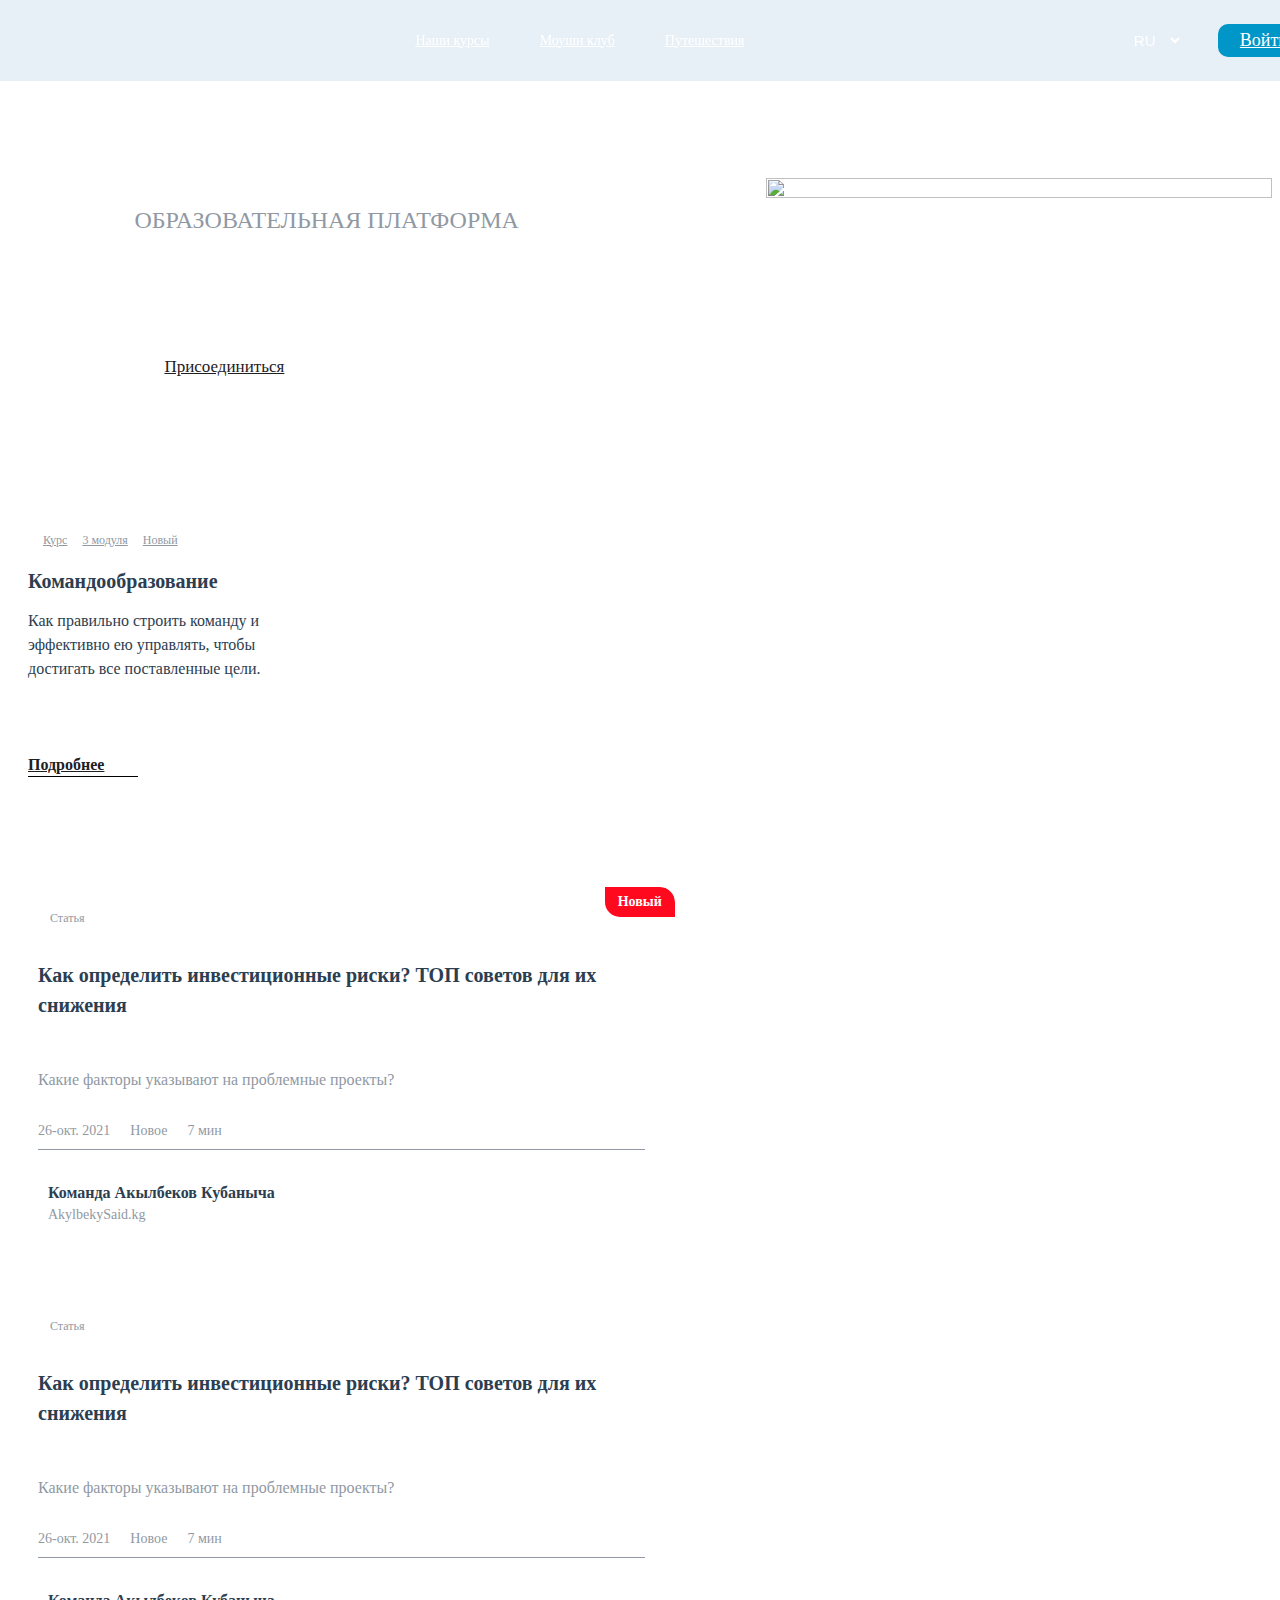
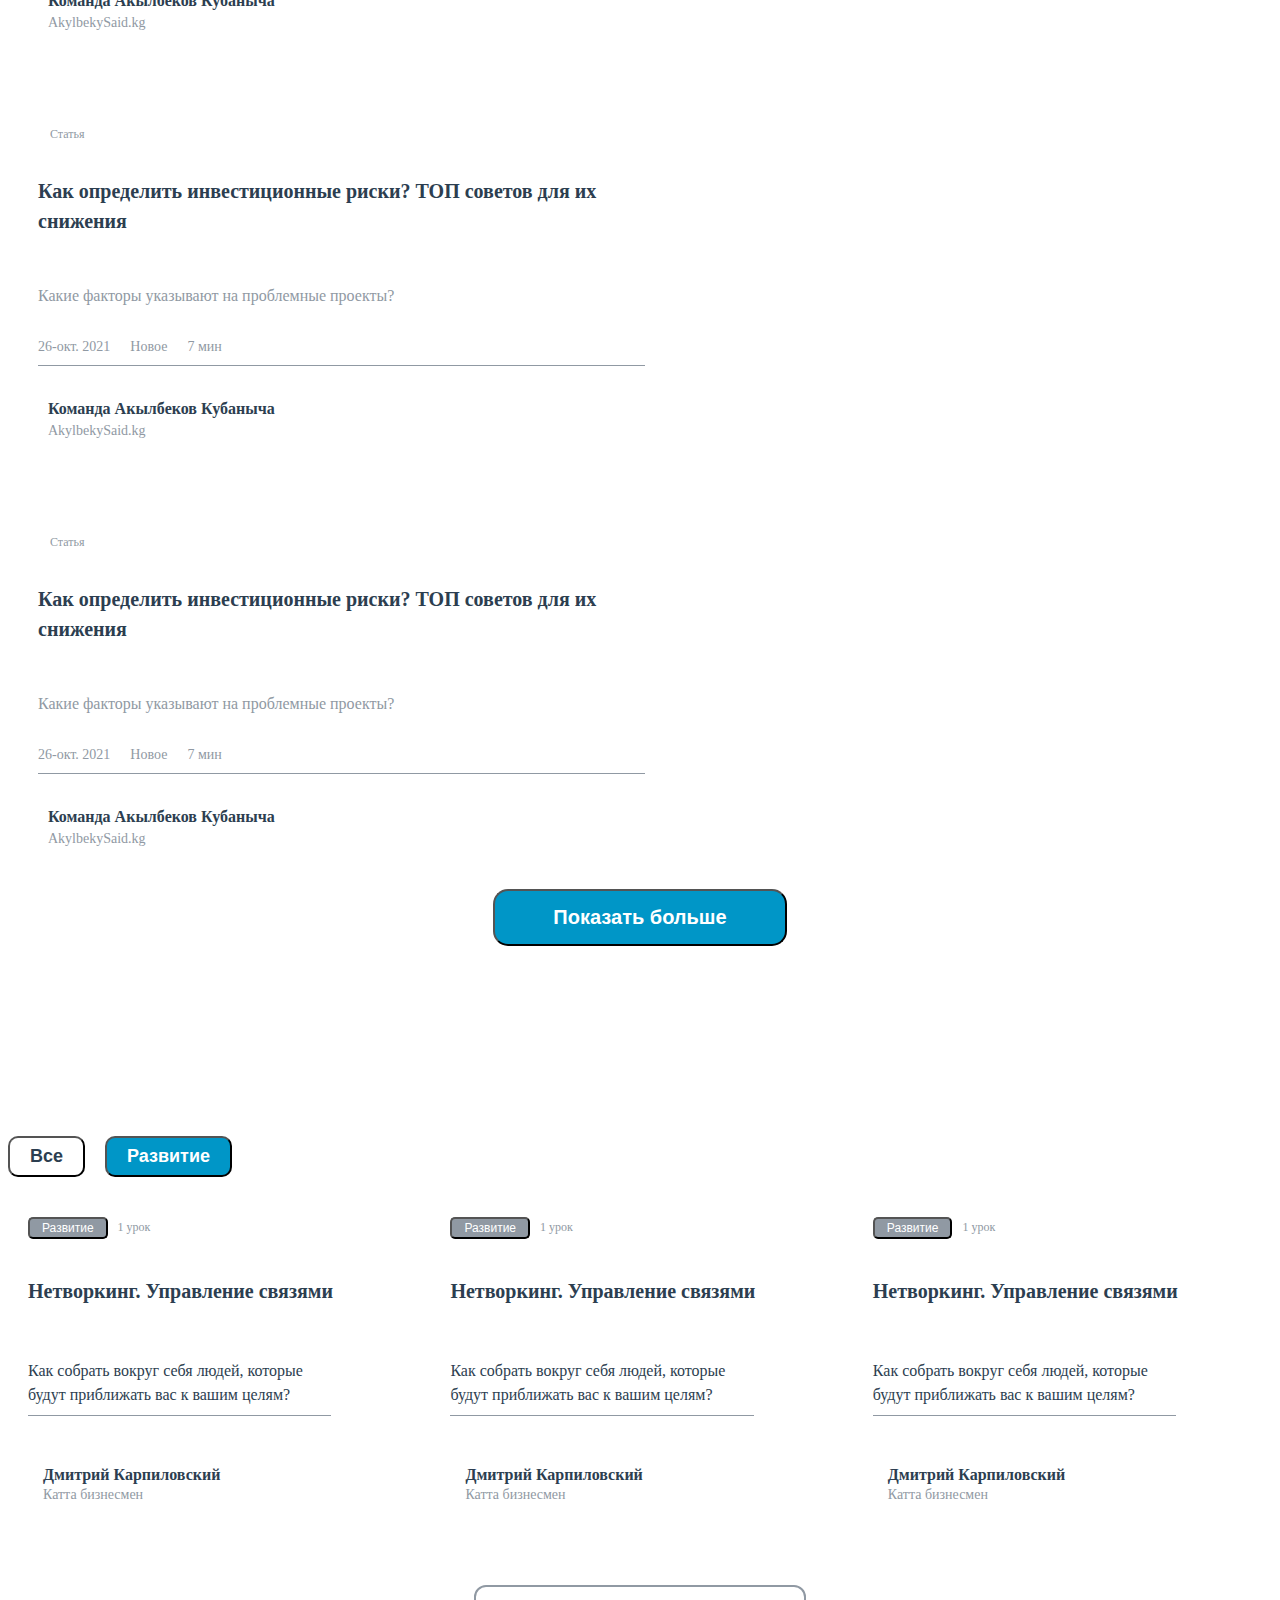
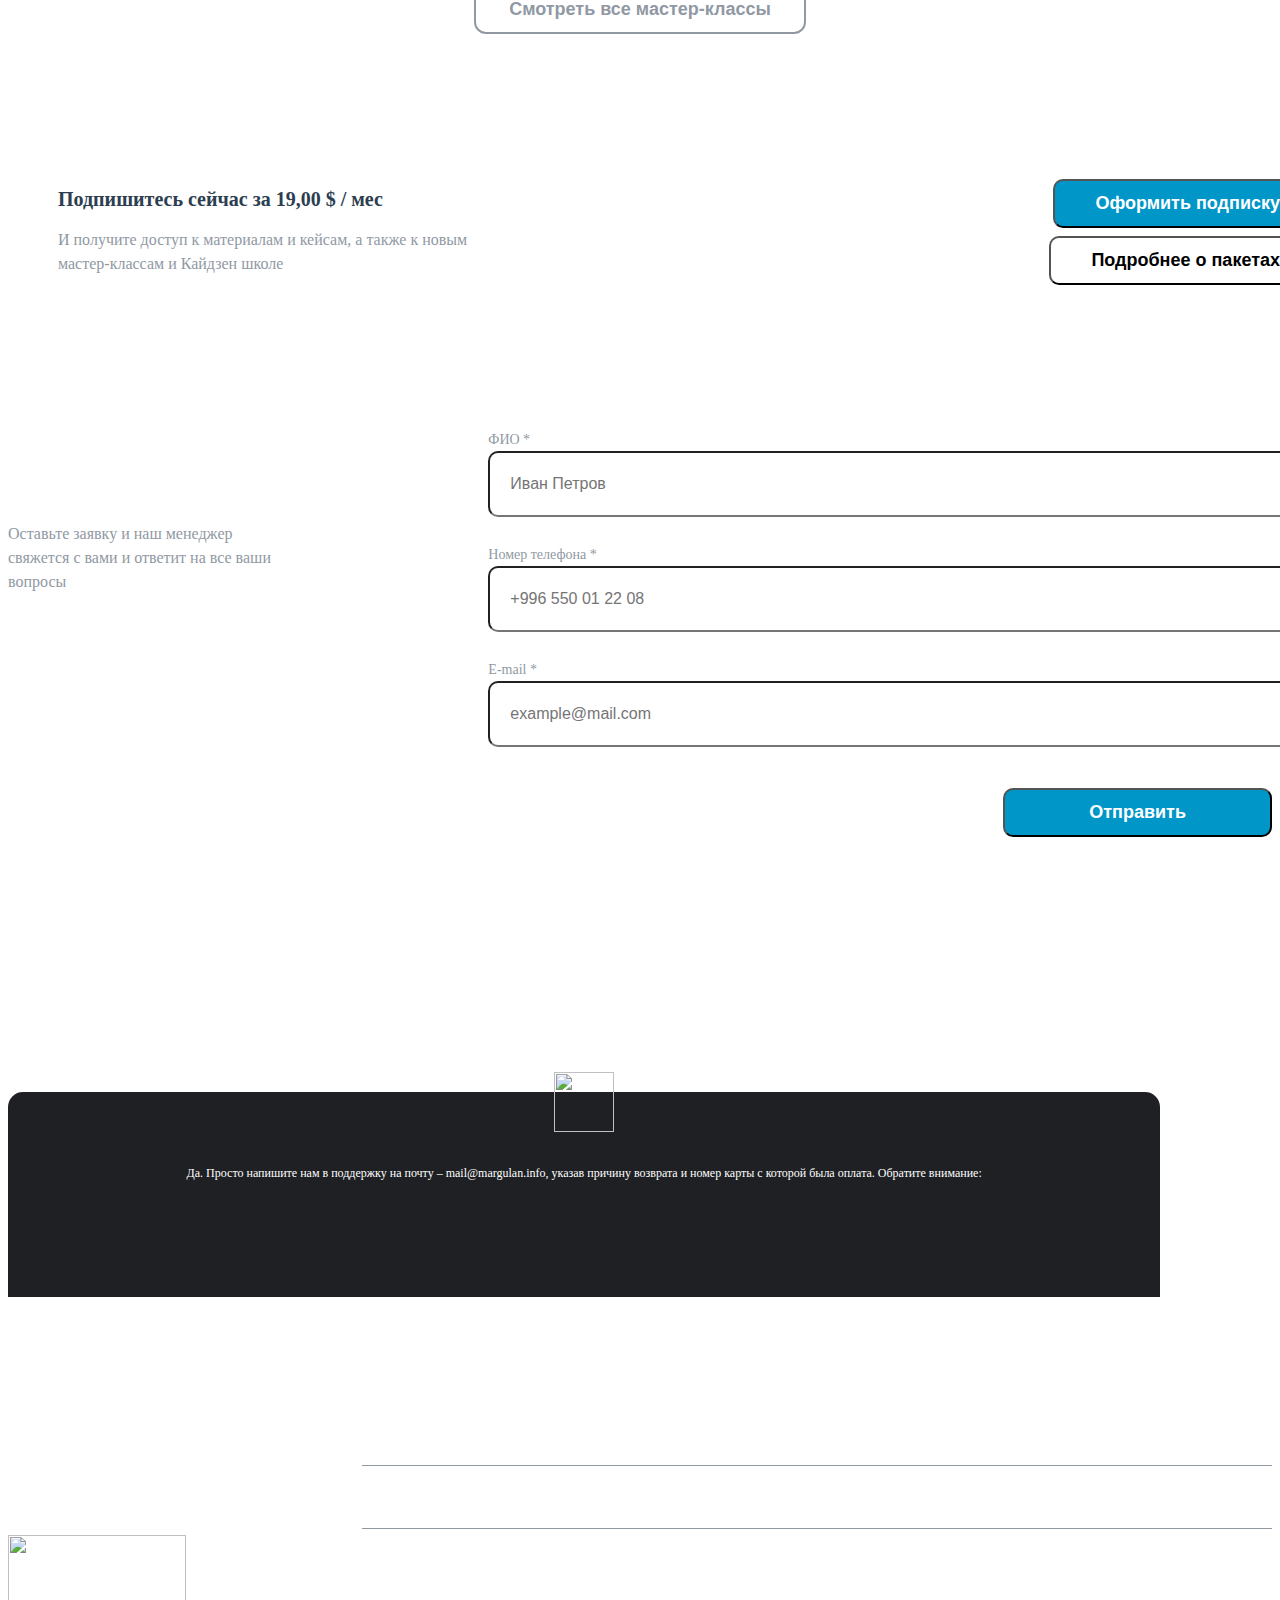
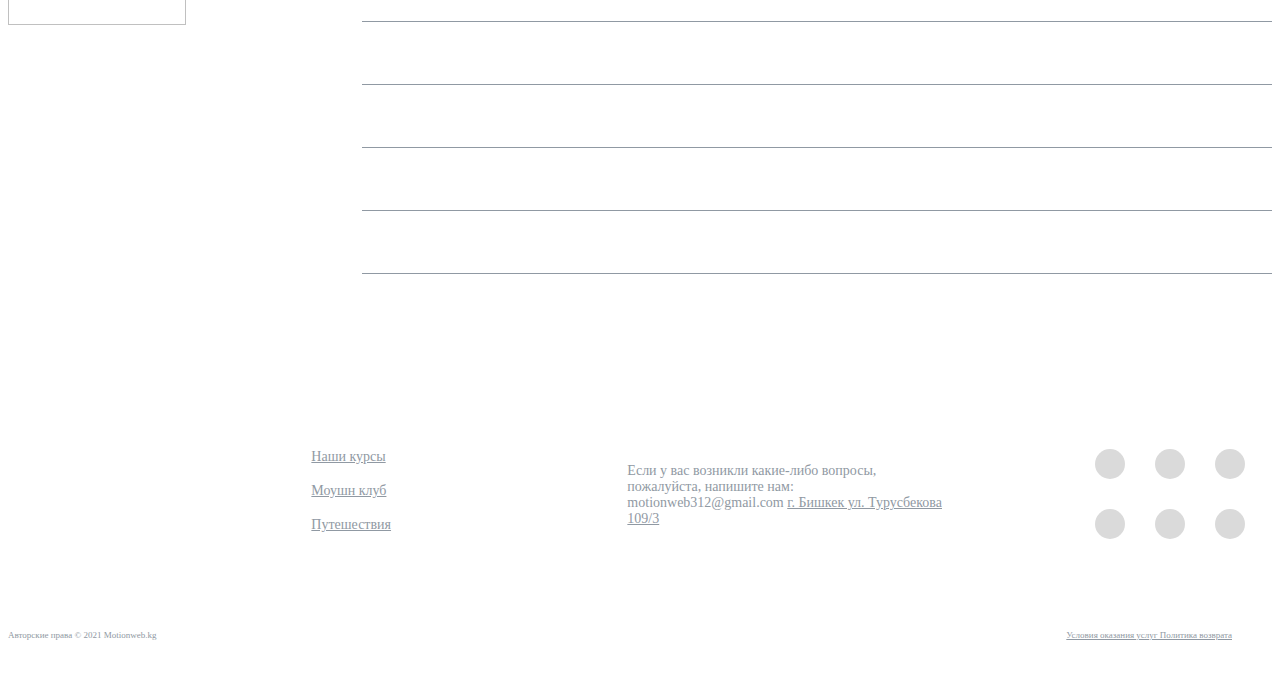
==== commit 07e2c028: "Merge branch 'master' into media_1024" ====
--- a/public/index.html
+++ b/public/index.html
@@ -38,6 +38,25 @@
         </div>
     </div>
 </header>
+<div class="burger">
+    <input type="checkbox" id="menu-toggle" class="burger--input"/>
+    <label for="menu-toggle" class="burger--label"></label>
+    <ul class="burger--menu">
+        <li><a href="our-courses.html" target="_blank" class="header--nav__item">Наши курсы</a></li>
+        <li><a href="#" class="header--nav__item">Моушн клуб</a></li>
+        <li><a href="#" class="header--nav__item">Путешествия</a></li>
+        <li class="burger--menu__group">
+            <select>
+                <option>RU</option>
+                <option>ENG</option>
+                <option>KG</option>
+                <option>TR</option>
+                <option>UZB</option>
+            </select>
+            <a href="sign-in.html" target="_self">Войти</a>
+        </li>
+    </ul>
+</div>
 <section id="hero">
     <div class="hero">
         <div class="hero--desc">
--- a/public/css/main.css
+++ b/public/css/main.css
@@ -1503,6 +1503,148 @@
   gap: 10px;
 }
 
+#signIn .signIn {
+  padding: 100px 0;
+  display: flex;
+  align-items: center;
+  justify-content: center;
+}
+#signIn .signIn--nav img {
+  width: 100px;
+  height: 100px;
+  margin-left: 200px;
+}
+#signIn .signIn--nav h1 {
+  font-family: "Poppins", sans-serif;
+  font-style: normal;
+  font-size: 36px;
+  line-height: 54px;
+  text-align: center;
+  color: #FFFFFF;
+  padding: 30px 0;
+}
+#signIn .signIn--nav input {
+  background: #FFFFFF;
+  border-radius: 15px;
+  width: 495px;
+  height: 63px;
+  padding-left: 20px;
+  box-shadow: 10px 10px 18px rgba(0, 0, 0, 0.26), -10px -10px 24px rgba(0, 0, 0, 0.26);
+}
+#signIn .signIn--nav__hero input {
+  margin: 20px 0;
+  background: #FFFFFF;
+  border-radius: 15px;
+  width: 500px;
+  height: 63px;
+  padding-left: 20px;
+  box-shadow: 10px 10px 18px rgba(0, 0, 0, 0.26), -10px -10px 24px rgba(0, 0, 0, 0.26);
+}
+#signIn .signIn--nav__hero input input::placeholder {
+  color: #1a1a2f;
+}
+#signIn .signIn--nav__hero--btn {
+  padding: 30px 0;
+  text-align: center;
+}
+#signIn .signIn--nav__hero--btn button {
+  box-shadow: 10px 10px 18px rgba(255, 255, 255, 0.15), -10px -10px 24px rgba(255, 255, 255, 0.13);
+  background: linear-gradient(180deg, rgba(13, 17, 68, 0.53) -21.43%, rgba(255, 255, 255, 0.51) 123.66%);
+  color: #FFFFFF;
+  padding: 9px 89px;
+  cursor: pointer;
+  transition: 0.4s;
+  font-size: 24px;
+  line-height: 36px;
+  border-radius: 15px;
+}
+#signIn .signIn--nav__hero--btn button:hover {
+  transform: scale(1.1);
+  border: 1px solid black;
+  background: rgba(26, 92, 255, 0.87);
+}
+#signIn .signIn--nav a {
+  margin-left: 181px;
+  text-align: center;
+  font-weight: 400;
+  font-size: 18px;
+  line-height: 27px;
+  text-decoration-line: underline;
+  color: #9099A3;
+  padding: 5px 0;
+}
+
+#red .red {
+  padding: 100px 0;
+  display: flex;
+  align-items: center;
+  justify-content: center;
+}
+#red .red--navbar img {
+  margin-left: 190px;
+}
+#red .red--navbar h1 {
+  font-family: "Poppins", sans-serif;
+  font-style: normal;
+  font-size: 36px;
+  line-height: 54px;
+  text-align: center;
+  color: #FFFFFF;
+  padding: 30px 0;
+}
+#red .red--navbar input {
+  background: #FFFFFF;
+  border-radius: 15px;
+  width: 495px;
+  height: 63px;
+  padding-left: 20px;
+  box-shadow: 10px 10px 18px rgba(0, 0, 0, 0.26), -10px -10px 24px rgba(0, 0, 0, 0.26);
+}
+#red .red--navbar__horrol input {
+  margin: 20px 0;
+  background: #FFFFFF;
+  border-radius: 15px;
+  width: 500px;
+  height: 63px;
+  padding-left: 20px;
+  box-shadow: 10px 10px 18px rgba(0, 0, 0, 0.26), -10px -10px 24px rgba(0, 0, 0, 0.26);
+}
+#red .red--navbar__horrol input input::placeholder {
+  color: #1a1a2f;
+}
+#red .red--navbar__horrol--btn {
+  padding: 30px 0;
+  text-align: center;
+}
+#red .red--navbar__horrol--btn button {
+  box-shadow: 10px 10px 18px rgba(255, 255, 255, 0.15), -10px -10px 24px rgba(255, 255, 255, 0.13);
+  background: linear-gradient(180deg, rgba(13, 17, 68, 0.53) -21.43%, rgba(255, 255, 255, 0.51) 123.66%);
+  color: #FFFFFF;
+  padding: 9px 89px;
+  cursor: pointer;
+  transition: 0.4s;
+  font-size: 24px;
+  line-height: 36px;
+  border-radius: 15px;
+}
+#red .red--navbar__horrol--btn button:hover {
+  transform: scale(1.1);
+  border: 1px solid black;
+  background: rgba(26, 92, 255, 0.87);
+}
+#red .red--navbar a {
+  margin-left: 154px;
+  text-align: center;
+  font-weight: 400;
+  font-size: 18px;
+  line-height: 27px;
+  text-decoration-line: underline;
+  color: #9099A3;
+  padding: 5px 0;
+}
+
+.burger {
+  display: none;
 #header .header {
   position: fixed;
   top: 0;
@@ -1560,6 +1702,79 @@
   transform: translateY(2px);
 }
 
+@media (max-width: 1024px) {
+  #hero .hero .hero--desc {
+    width: 42%;
+  }
+  #hero .hero .hero--desc p {
+    font-size: 20px;
+  }
+  #hero .hero .hero--desc h1 {
+    font-size: 40px;
+  }
+  #hero .hero .hero--bg {
+    width: 44%;
+  }
+  #courses .courses--blogs .swiper-wrapper {
+    gap: 310px !important;
+  }
+  #courses .courses--blogs__blog {
+    width: 185% !important;
+  }
+  #courses .courses--groups__blog {
+    width: 46% !important;
+    height: 360px !important;
+  }
+  #masterclass .masterclass .masterclass--blogs__blog {
+    width: 32%;
+  }
+  #form .form .form--blog__desc {
+    width: 50%;
+  }
+  #form .form .form--blog__btns {
+    width: 48%;
+  }
+  #form .form .form--group__desc {
+    width: 42%;
+  }
+  #form .form .form--group__desc--title {
+    font-size: 30px;
+  }
+  #form .form .form--group__form {
+    width: 58%;
+  }
+  #form .form .form--group__form--group {
+    flex-direction: column;
+    row-gap: 14px;
+  }
+  #form .form .form--group__form--group p {
+    width: 100%;
+  }
+  #reviews .reviews .swiper .swiper-wrapper {
+    gap: 72px;
+  }
+  #reviews .reviews .reviews--blog {
+    width: 115%;
+  }
+  #answers .answers {
+    flex-wrap: wrap;
+  }
+  #answers .answers .answers--desc {
+    width: 100%;
+    display: flex;
+    align-items: start;
+    margin-bottom: 18px;
+  }
+  #answers .answers .answers--accordion {
+    width: 100%;
+  }
+  #footer .footer .footer--logo {
+    width: 10%;
+  }
+  #footer .footer .footer--icons {
+    width: 20%;
+  }
+}
 * {
   margin: 0;
   padding: 0;
